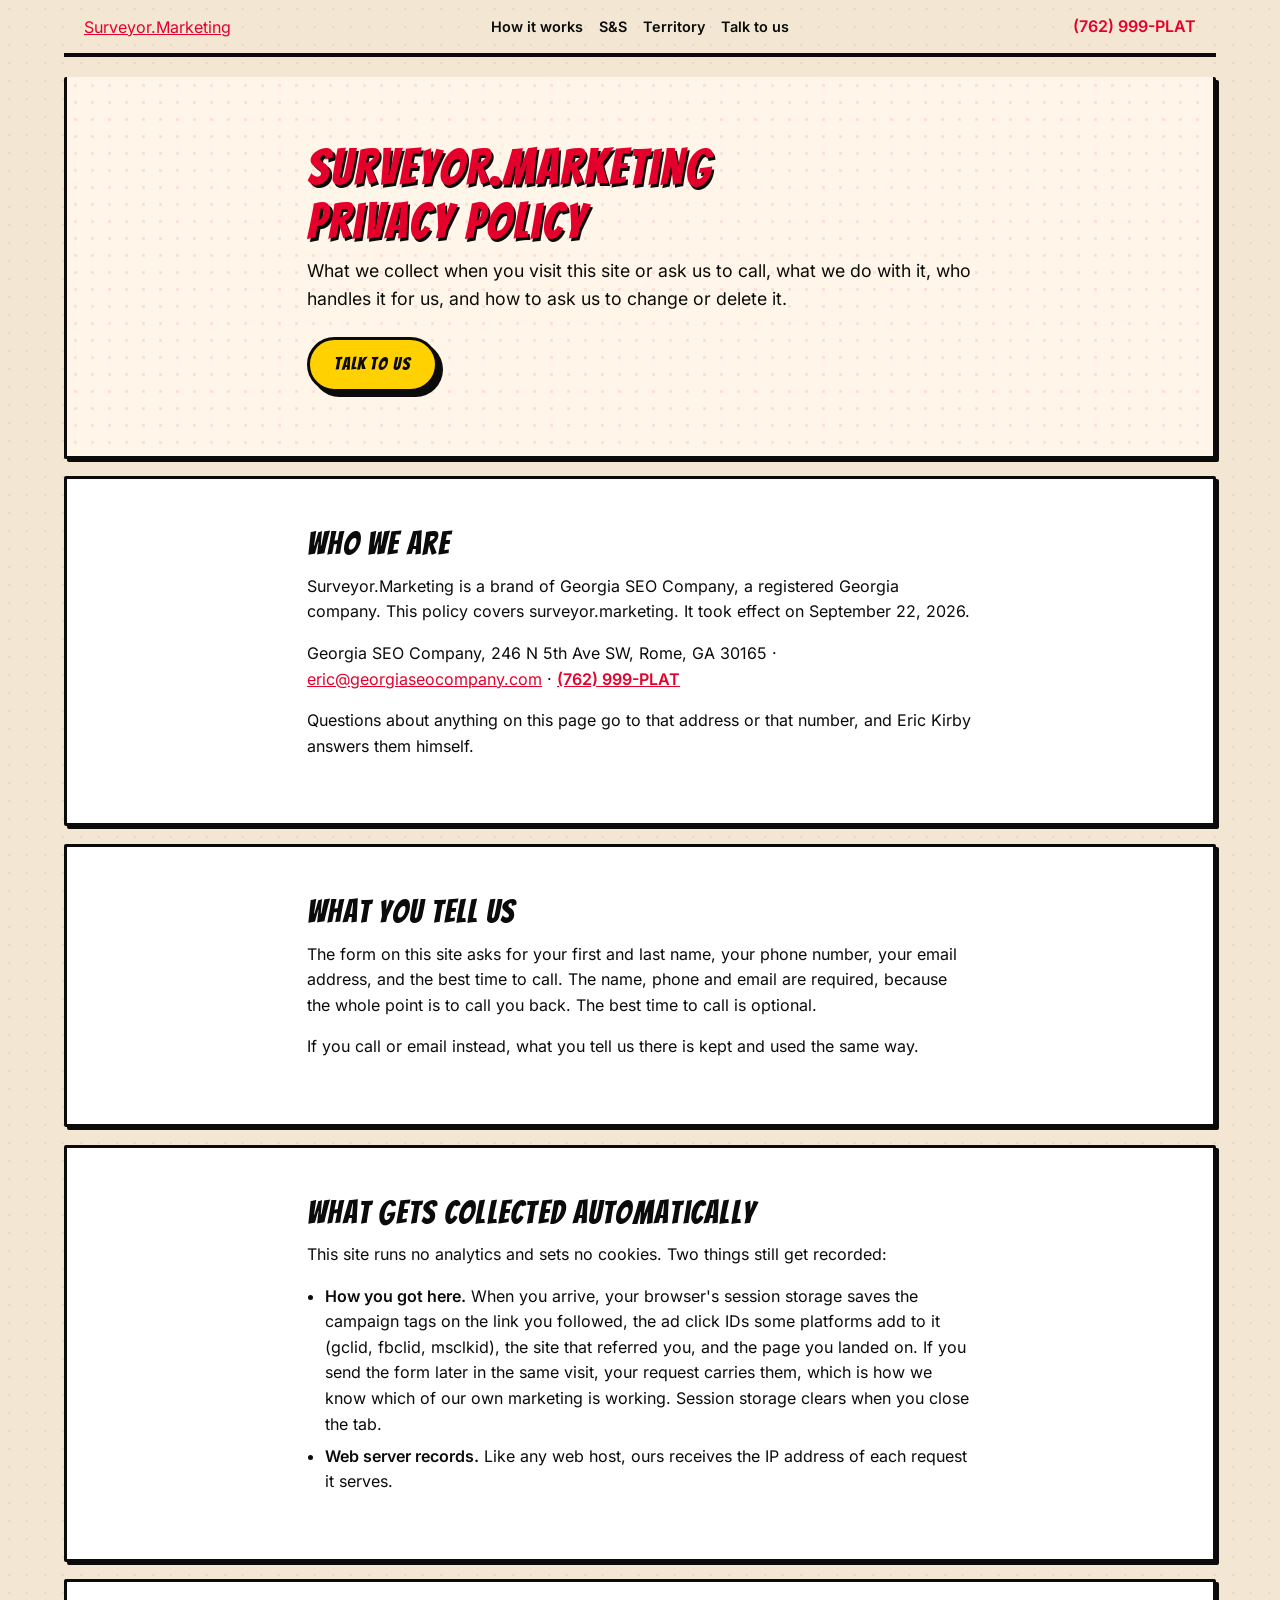
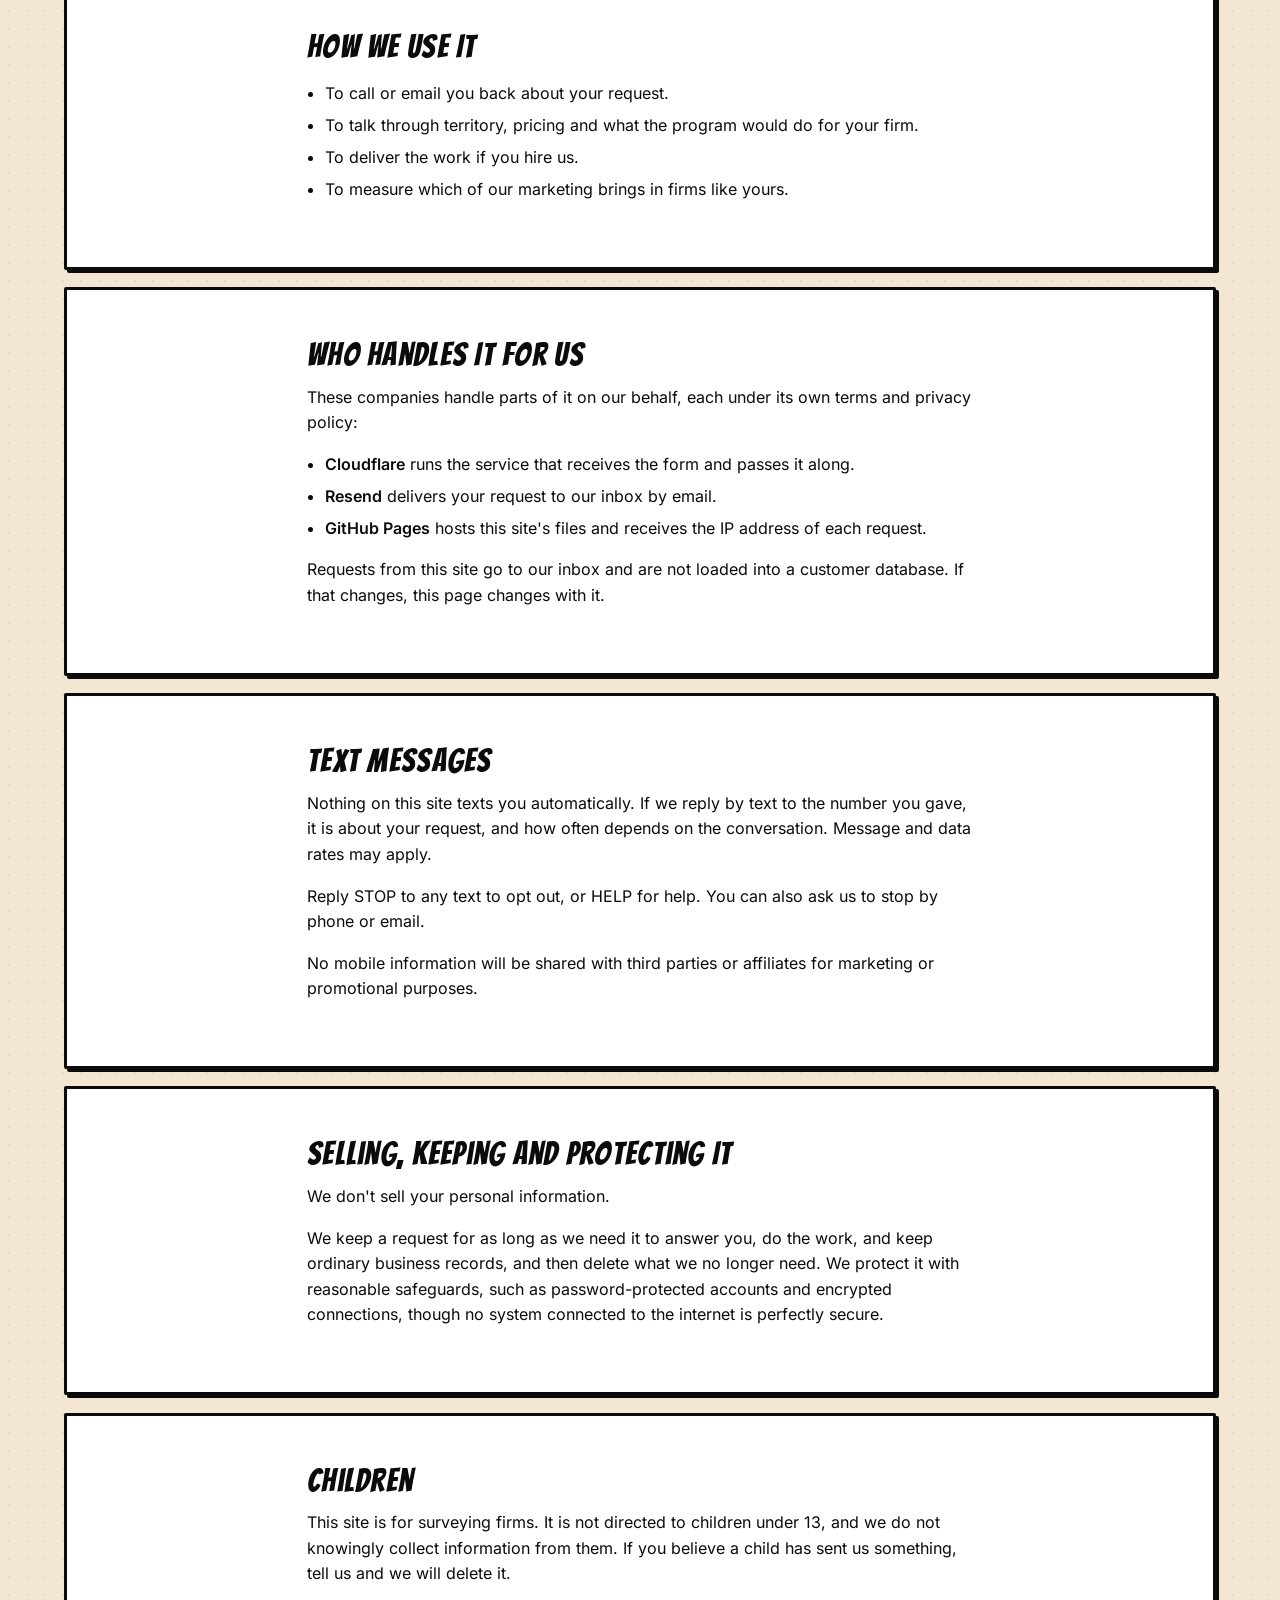
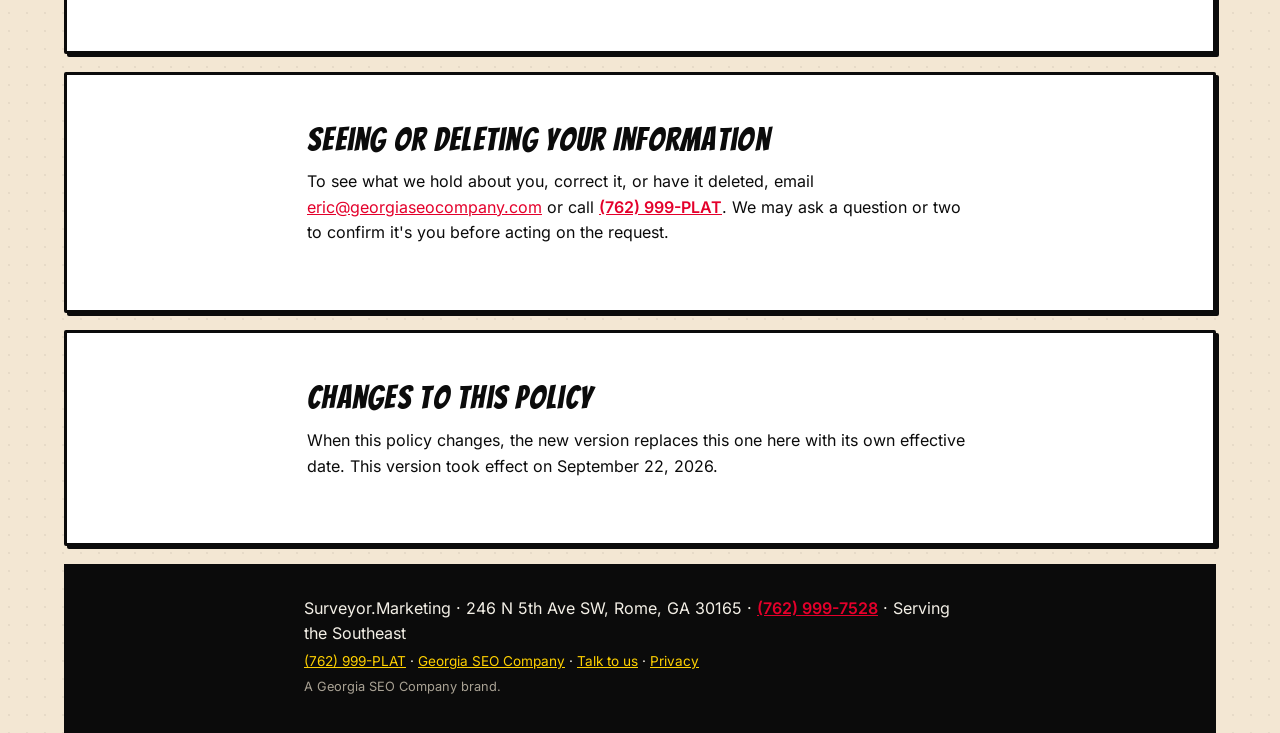
==== privacy/index.html @ f8b6484d "build 2026-09-22 Co-Authored-By: Claude Fable 5.1 <noreply@anthropic.com>" ====
<!DOCTYPE html>
<!-- DRAFT: Eric must review before deploy. Not legal advice. -->
<html lang="en"><head><meta charset="utf-8"><meta name="viewport" content="width=device-width,initial-scale=1">
<link rel="preload" href="/assets/fonts/inter-400.woff2" as="font" type="font/woff2" crossorigin>
<link rel="preload" href="/assets/fonts/dmsans-700.woff2" as="font" type="font/woff2" crossorigin>
<link rel="preload" href="/assets/fonts/bangers-400.woff2" as="font" type="font/woff2" crossorigin>
<title>Privacy Policy | Surveyor.Marketing</title>
<link rel="icon" href="/favicon.ico" sizes="any">
<link rel="icon" type="image/png" href="/assets/img/favicon.png">
<link rel="apple-touch-icon" href="/assets/img/apple-touch-icon.png">
<meta name="theme-color" content="#E4002B">
<meta name="description" content="What Surveyor.Marketing collects when you ask us to call, who handles it, how texts work, and how to see or delete your information.">
<meta name="msvalidate.01" content="79BE76CE8D2651747EE9A1F8B052187F">
<link rel="canonical" href="https://surveyor.marketing/privacy/">
<meta property="og:title" content="Privacy Policy | Surveyor.Marketing"><meta property="og:description" content="What Surveyor.Marketing collects when you ask us to call, who handles it, how texts work, and how to see or delete your information.">
<meta property="og:url" content="https://surveyor.marketing/privacy/"><meta property="og:type" content="website">
<meta property="og:site_name" content="Surveyor.Marketing"><meta property="og:locale" content="en_US">
<meta name="twitter:card" content="summary_large_image">
<link rel="stylesheet" href="/assets/css/site.css"><link rel="stylesheet" href="/assets/css/surveyor.css">
<script>
var ATTR_KEY = 'gsc_attr';
function readAttr() {
  try { var saved = sessionStorage.getItem(ATTR_KEY); if (saved) return JSON.parse(saved); } catch (e) {}
  var q = new URLSearchParams(location.search);
  var a = { utm_source: q.get('utm_source') || '', utm_medium: q.get('utm_medium') || '', utm_campaign: q.get('utm_campaign') || '', utm_term: q.get('utm_term') || '', utm_content: q.get('utm_content') || '', gclid: q.get('gclid') || '', fbclid: q.get('fbclid') || '', msclkid: q.get('msclkid') || '', referrer: document.referrer || '', landing: location.pathname };
  try { sessionStorage.setItem(ATTR_KEY, JSON.stringify(a)); } catch (e) {}
  return a;
}
readAttr();
</script>

<script type="application/ld+json">{"@context":"https://schema.org","@graph":[{"@type":"ProfessionalService","@id":"https://surveyor.marketing/#business","name":"Surveyor.Marketing","url":"https://surveyor.marketing/","description":"Leads for land surveyors, one client per territory","areaServed":[{"@type":"AdministrativeArea","name":"the Southeast"}],"address":{"@type":"PostalAddress","streetAddress":"246 N 5th Ave SW","addressLocality":"Rome","addressRegion":"GA","postalCode":"30165","addressCountry":"US"},"telephone":"+17629997528"},{"@type":"WebSite","@id":"https://surveyor.marketing/#website","url":"https://surveyor.marketing/","name":"Surveyor.Marketing","publisher":{"@id":"https://surveyor.marketing/#business"}},{"@type":"BreadcrumbList","itemListElement":[{"@type":"ListItem","position":1,"name":"Privacy Policy","item":"https://surveyor.marketing/privacy/"}]}]}</script>
</head><body>
<a class="skip" href="#main">Skip to content</a>
<header class="hd"><a class="logo" href="/" aria-label="Surveyor.Marketing home">Surveyor.Marketing</a><button class="navtoggle" type="button" aria-expanded="false" aria-controls="sitenav" aria-label="Menu"><span class="bars" aria-hidden="true"></span></button><nav id="sitenav"><a href="/#how">How it works</a><a href="/#proof">S&amp;S</a><a href="/#territory">Territory</a><a href="/#talk">Talk to us</a></nav><a class="tel" href="tel:+17629997528">(762) 999-PLAT</a></header>
<main id="main">

<section class="hero"><h1>Surveyor.Marketing Privacy Policy</h1><p class="lead">What we collect when you visit this site or ask us to call, what we do with it, who handles it for us, and how to ask us to change or delete it.</p><a class="cta" href="/#talk">Talk to us</a></section>
<section><h2>Who We Are</h2><p>Surveyor.Marketing is a brand of Georgia SEO Company, a registered Georgia company. This policy covers surveyor.marketing. It took effect on September 22, 2026.</p>
<p>Georgia SEO Company, 246 N 5th Ave SW, Rome, GA 30165 · <a href="mailto:eric@georgiaseocompany.com">eric@georgiaseocompany.com</a> · <a class="tel" href="tel:+17629997528">(762) 999-PLAT</a></p>
<p>Questions about anything on this page go to that address or that number, and Eric Kirby answers them himself.</p></section>
<section><h2>What You Tell Us</h2><p>The form on this site asks for your first and last name, your phone number, your email address, and the best time to call. The name, phone and email are required, because the whole point is to call you back. The best time to call is optional.</p>
<p>If you call or email instead, what you tell us there is kept and used the same way.</p></section>
<section><h2>What Gets Collected Automatically</h2><p>This site runs no analytics and sets no cookies. Two things still get recorded:</p>
<ul>
<li><strong>How you got here.</strong> When you arrive, your browser's session storage saves the campaign tags on the link you followed, the ad click IDs some platforms add to it (gclid, fbclid, msclkid), the site that referred you, and the page you landed on. If you send the form later in the same visit, your request carries them, which is how we know which of our own marketing is working. Session storage clears when you close the tab.</li>
<li><strong>Web server records.</strong> Like any web host, ours receives the IP address of each request it serves.</li>
</ul></section>
<section><h2>How We Use It</h2><ul>
<li>To call or email you back about your request.</li>
<li>To talk through territory, pricing and what the program would do for your firm.</li>
<li>To deliver the work if you hire us.</li>
<li>To measure which of our marketing brings in firms like yours.</li>
</ul></section>
<section><h2>Who Handles It for Us</h2><p>These companies handle parts of it on our behalf, each under its own terms and privacy policy:</p>
<ul>
<li><strong>Cloudflare</strong> runs the service that receives the form and passes it along.</li>
<li><strong>Resend</strong> delivers your request to our inbox by email.</li>
<li><strong>GitHub Pages</strong> hosts this site's files and receives the IP address of each request.</li>
</ul>
<p>Requests from this site go to our inbox and are not loaded into a customer database. If that changes, this page changes with it.</p></section>
<section><h2>Text Messages</h2><p>Nothing on this site texts you automatically. If we reply by text to the number you gave, it is about your request, and how often depends on the conversation. Message and data rates may apply.</p>
<p>Reply STOP to any text to opt out, or HELP for help. You can also ask us to stop by phone or email.</p>
<p>No mobile information will be shared with third parties or affiliates for marketing or promotional purposes.</p></section>
<section><h2>Selling, Keeping and Protecting It</h2><p>We don't sell your personal information.</p>
<p>We keep a request for as long as we need it to answer you, do the work, and keep ordinary business records, and then delete what we no longer need. We protect it with reasonable safeguards, such as password-protected accounts and encrypted connections, though no system connected to the internet is perfectly secure.</p></section>
<section><h2>Children</h2><p>This site is for surveying firms. It is not directed to children under 13, and we do not knowingly collect information from them. If you believe a child has sent us something, tell us and we will delete it.</p></section>
<section><h2>Seeing or Deleting Your Information</h2><p>To see what we hold about you, correct it, or have it deleted, email <a href="mailto:eric@georgiaseocompany.com">eric@georgiaseocompany.com</a> or call <a class="tel" href="tel:+17629997528">(762) 999-PLAT</a>. We may ask a question or two to confirm it's you before acting on the request.</p></section>
<section><h2>Changes to This Policy</h2><p>When this policy changes, the new version replaces this one here with its own effective date. This version took effect on September 22, 2026.</p></section>


</main>
<footer class="ft"><p>Surveyor.Marketing · 246 N 5th Ave SW, Rome, GA 30165 · <a class="tel" href="tel:+17629997528">(762) 999-7528</a> · Serving the Southeast</p><p class="links"><a href="tel:+17629997528">(762) 999-PLAT</a> · <a href="https://www.georgiaseocompany.com/">Georgia SEO Company</a> · <a href="/#talk">Talk to us</a> · <a href="/privacy/">Privacy</a></p><p class="legal">A Georgia SEO Company brand.</p></footer>
<div class="stickycta" role="complementary" aria-label="Call or talk to us">
<a class="sticky-tel" href="tel:+17629997528"><span aria-hidden="true">&#9742;</span> (762) 999-PLAT</a>
<a class="sticky-cta" href="/#talk">Talk to us</a>
</div>
<script>
(function () {
  // NO phone-click listener here. One already lives in the GA4 config block below, firing
  // the phone_click event, an established key event in the property with history behind it.
  // A second listener was added here on 2026-08-21 under the name phone_call_click and
  // removed the same day: it would have fired on the same clicks, split one metric across
  // two event names, and diluted the key event that already worked. The useful part of it,
  // recording WHICH of the three tel: links was tapped, was merged into the existing call
  // instead. Do not add a second listener; extend the one in the config block.
  var h = document.querySelector('header.hd');
  var b = h && h.querySelector('.navtoggle');
  var nav = h && h.querySelector('nav');
  if (!h || !b || !nav) return;
  h.classList.add('js-nav');
  function set(open) {
    h.classList.toggle('nav-open', open);
    b.setAttribute('aria-expanded', open ? 'true' : 'false');
  }
  b.addEventListener('click', function () { set(!h.classList.contains('nav-open')); });
  // Close on the way out. Same-origin navigations can keep the old DOM painted for a beat,
  // and an open menu sitting over the incoming page reads as a rendering bug.
  nav.addEventListener('click', function (e) { if (e.target.closest('a')) set(false); });
  document.addEventListener('keydown', function (e) { if (e.key === 'Escape') set(false); });
})();
</script>

</body></html>
---- assets/css/site.css ----
/* Georgia SEO Company: base stylesheet. Mobile-first, no framework. */

@font-face {
  font-family: 'DM Sans';
  src: url('/assets/fonts/dmsans-400.woff2') format('woff2');
  font-weight: 400;
  font-style: normal;
  font-display: swap;
}
@font-face {
  font-family: 'DM Sans';
  src: url('/assets/fonts/dmsans-700.woff2') format('woff2');
  font-weight: 700;
  font-style: normal;
  font-display: swap;
}
@font-face {
  font-family: 'Inter';
  src: url('/assets/fonts/inter-400.woff2') format('woff2');
  font-weight: 400;
  font-style: normal;
  font-display: swap;
}
@font-face {
  font-family: 'Inter';
  src: url('/assets/fonts/inter-600.woff2') format('woff2');
  font-weight: 600;
  font-style: normal;
  font-display: swap;
}
/* Display face for the pop-art comic brand (2026-08-12): headings, CTAs, action accents.
   Body copy stays on Inter -- 183 pages of dense prose keep a reading face; the comic
   personality lives in display type, frames, and color. */
@font-face {
  font-family: 'Bangers';
  src: url('/assets/fonts/bangers-400.woff2') format('woff2');
  font-weight: 400;
  font-style: normal;
  font-display: swap;
}

:root {
  /* Pop-art comic palette (Eric, 2026-08-12): red primary, black frames, yellow action
     accents, cream paper wash. Anchored on the burst-wordmark logo. */
  --primary: #E4002B;
  --accent: #FFD100;
  --ink: #0B0B0B;
  --bg: #ffffff;
  --wash: #FFF6E9;
  /* The comic page itself (2026-08-13). Body was pure white, so texture only existed in the
     hero and closing bands and everything between read as a plain document. Now the page is
     warm newsprint carrying a Ben-Day field, and each content section sits on it as a white
     panel with an ink frame -- which is literally how a comic page is built. Deeper than
     --wash on purpose: white panels have to read as panels against it. */
  --paper: #F3E7D3;
  --paper-dot: rgba(11, 11, 11, .055);
  /* Panels carry a lighter offset than --pop: 5px on every section down a 184-page site is
     shouting, 3px reads as ink-on-paper. */
  --pop-panel: 3px 3px 0 var(--ink);
  --font-head: 'DM Sans', system-ui, -apple-system, Arial, sans-serif;
  --font-display: 'Bangers', 'DM Sans', system-ui, Arial, sans-serif;
  --font-body: 'Inter', system-ui, -apple-system, Arial, sans-serif;
  --gap: 1.25rem;
  /* Hairline that has to actually be visible against white and cream. */
  --rule: #d9d2c4;
  /* The comic frame: thick ink border + hard offset shadow, shared by cards, tables,
     diagrams, and the CTA bubble. */
  --frame: 3px solid var(--ink);
  --pop: 5px 5px 0 var(--ink);
  /* The reading column. Every piece of article content -- prose, lists, headings, tables,
     diagrams, FAQ rows, the related mesh -- is laid out on this one measure, so the page has a
     single text column instead of a narrow paragraph floating in a much wider shell. */
  --col: 42rem;
}

*, *::before, *::after { box-sizing: border-box; }
html { -webkit-text-size-adjust: 100%; }
body {
  margin: 0;
  background:
    radial-gradient(circle, var(--paper-dot) 1.5px, transparent 1.5px) 0 0 / 18px 18px,
    var(--paper);
  color: var(--ink);
  font-family: var(--font-body);
  font-size: 1rem;
  line-height: 1.6;
  overflow-x: hidden;
}
img, svg { max-width: 100%; display: block; }
a { color: var(--primary); }
p { margin: 0 0 1rem; }

h1, h2, h3 {
  font-family: var(--font-head);
  font-weight: 700;
  color: var(--ink);
  line-height: 1.2;
  margin: 0 0 .75rem;
  /* Headings are capped to the reading column, which left several of the long ones with a
     single word alone on the last line. Balancing evens the lines out instead. */
  text-wrap: balance;
}
/* Display headings wear the comic face. Bangers is a single-weight face that sets wide and
   loud, so h1/h2 move to it while h3 subheads stay on DM Sans -- three tiers of voice:
   shout, speak, aside. Letter-spacing opens Bangers' tight fit at text sizes. */
h1, h2 {
  font-family: var(--font-display);
  font-weight: 400;
  letter-spacing: .04em;
  line-height: 1.08;
}
h1 { font-size: 2.3rem; }
h2 { font-size: 1.65rem; }
h3 { font-size: 1.15rem; }
/* h3 subheads sit inside flowing section copy, breaking up a long paragraph run, rather than
   opening their own container the way h1/h2 do. The shared heading rule above carries no top
   margin, which reads fine when a heading is the first thing in a box; mid-copy it needs one, so
   a subhead reads as a break from the paragraph above it instead of sitting flush against it. */
h3 { margin-top: 1.75rem; }

.wrap, header.hd, footer.ft {
  width: 100%;
  max-width: 72rem;
  margin: 0 auto;
  padding: 0 1.25rem;
}
/* main carries no gutter of its own: sections and the breadcrumb strip each center their own
   content on --col, and a gutter here would only push the article off that shared axis (it also
   used to indent body copy 20px past the logo above it, which read as a misalignment). */
main { width: 100%; max-width: 72rem; margin: 0 auto; padding: 0; }

/* Header: logo / nav / tel. No sticky positioning. The ink rule below it is the first
   comic frame line on every page. */
header.hd {
  display: flex;
  flex-wrap: wrap;
  align-items: center;
  justify-content: space-between;
  gap: .75rem;
  padding-top: .6rem;
  padding-bottom: .6rem;
  border-bottom: 4px solid var(--ink);
}
header.hd .logo {
  display: inline-block;
  line-height: 0;
}
header.hd .logo img {
  height: 160px;
  width: 160px;
}
/* Mobile menu button. Styled here, revealed only in the narrow breakpoint below, and only
   once the script adds .js-nav. Same chunky treatment as the panels: ink frame, hard offset
   shadow, and a press that moves the button onto its own shadow. */
.navtoggle {
  display: none;
  align-items: center;
  justify-content: center;
  width: 3rem;
  height: 3rem;
  padding: 0;
  background: var(--wash);
  border: var(--frame);
  box-shadow: var(--pop-panel);
  border-radius: 6px;
  cursor: pointer;
  color: var(--ink);
}
.navtoggle:active { transform: translate(3px, 3px); box-shadow: none; }
.navtoggle .bars { position: relative; }
.navtoggle .bars,
.navtoggle .bars::before,
.navtoggle .bars::after {
  display: block;
  width: 22px;
  height: 3px;
  background: currentColor;
  border-radius: 2px;
}
.navtoggle .bars::before,
.navtoggle .bars::after { content: ''; position: absolute; left: 0; }
.navtoggle .bars::before { top: -7px; }
.navtoggle .bars::after { top: 7px; }
/* Open: the three bars collapse into a close X, so the same control reads as "shut this". */
header.hd.nav-open .navtoggle .bars { background: transparent; }
header.hd.nav-open .navtoggle .bars::before { top: 0; transform: rotate(45deg); }
header.hd.nav-open .navtoggle .bars::after { top: 0; transform: rotate(-45deg); }
@media (prefers-reduced-motion: no-preference) {
  .navtoggle .bars, .navtoggle .bars::before, .navtoggle .bars::after { transition: transform .15s ease, top .15s ease; }
}
header.hd nav {
  display: flex;
  flex-wrap: wrap;
  gap: .5rem 1rem;
  order: 3;
  width: 100%;
}
header.hd nav a {
  color: var(--ink);
  text-decoration: none;
  font-size: .9rem;
  /* At 390 the seven links wrap onto two rows; without this the rows are ~22px tall and sit
     close enough that a thumb hits the wrong one. */
  padding: .35rem 0;
}
header.hd nav a:hover { color: var(--primary); }
header.hd nav a { font-weight: 600; }
.tel {
  font-weight: 600;
  color: var(--primary);
}
/* Undecorated only up in the header, where it is a nav item. The same class is used mid
   sentence on the contact page, and there it has to look like a link the reader can tap. */
header.hd .tel { text-decoration: none; white-space: nowrap; }
header.hd .tel:hover, header.hd .tel:focus { text-decoration: underline; }

.contact-form { display: block; }

/* Every section is full-shell wide (so the hero wash and the section rules read as bands that
   span the page) but lays its content out on --col, centered. Before this, prose was capped at
   42rem while the hero band, section rules, tables, diagrams, the related grid and the FAQ rows
   all ran the full 1110px shell: the column read as an orphan pinned to the left with ~420px of
   dead white beside it, not as a chosen measure. max() keeps the 1.25rem gutter on narrow
   screens, where the column cap is never reached. */
section {
  padding: 2rem max(1.25rem, calc((100% - var(--col)) / 2));
  max-width: 72rem;
  margin: 0 auto;
}
/* Panel gutters: every content section is a white panel framed in ink, sitting on the paper
   with a real gutter between, so the page reads as a stack of comic panels instead of one long
   scroll. This replaces the old shared border-top: with full frames the rule would double up. */
main > section {
  background: var(--bg);
  border: var(--frame);
  box-shadow: var(--pop-panel);
  border-radius: 2px;
  margin-bottom: 1.1rem;
}
/* The hero and the closing band carry their own fills and keep them; they just join the
   panel geometry. */
main > section.hero { border-bottom: var(--frame); }
main > section.closing { margin-bottom: 0; }
@media (max-width: 47.99rem) {
  /* On a phone the offset shadow would push the panel off-centre inside the viewport, so
     panels keep the frame and drop the shadow. */
  main > section { box-shadow: none; }
}

/* Hero */
/* The seven pages with no breadcrumb (home, the hubs, about/contact/results) would otherwise
   butt the wash band straight against the header's bottom rule, so the band reads as part of
   the header. This is the white gap the breadcrumb strip gives every other page. */
main > section.hero:first-child { margin-top: 1.25rem; }
section.hero {
  /* Cream paper with a Ben-Day halftone dot field -- the logo's world, as a band. */
  background:
    radial-gradient(circle, rgba(228, 0, 43, .09) 1.6px, transparent 1.6px) 0 0 / 17px 17px,
    var(--wash);
  border-top: none;
  border-bottom: 3px solid var(--ink);
  text-align: left;
  padding-top: 2.5rem;
  padding-bottom: 2.5rem;
}
section.hero h1 {
  margin-bottom: .5rem;
  color: var(--primary);
  /* The hard offset shadow is the superhero-masthead move, matched to the logo lettering. */
  text-shadow: 2.5px 2.5px 0 var(--ink);
}
section.hero .lead {
  font-size: 1.1rem;
  color: var(--ink);
  margin-bottom: 1.5rem;
}
/* The contact page hero deliberately carries no CTA button. Without this its lead margin plus
   the hero's own bottom padding left ~90px of empty wash under the last line. */
section.hero .lead:last-child { margin-bottom: 0; }
/* Blog post byline (2026-09-22): .smallprint type, sitting between the H1 and the lead. */
section.hero .byline { margin: 0 0 .75rem; }
/* The CTA is a yellow action bubble: comic frame, hard shadow, display lettering. */
.cta {
  display: inline-block;
  background: var(--accent);
  color: var(--ink);
  font-family: var(--font-display);
  font-weight: 400;
  font-size: 1.1rem;
  letter-spacing: .05em;
  text-decoration: none;
  padding: .65rem 1.5rem;
  border: var(--frame);
  border-radius: 999px;
  box-shadow: var(--pop);
}
.cta:hover, .cta:focus {
  color: var(--ink);
  transform: translate(-2px, -2px);
  box-shadow: 7px 7px 0 var(--ink);
}
.cta:active { transform: translate(2px, 2px); box-shadow: 2px 2px 0 var(--ink); }
@media (prefers-reduced-motion: reduce) {
  .cta:hover, .cta:focus, .cta:active { transform: none; box-shadow: var(--pop); }
}

/* FAQ */
.faq details {
  border-bottom: 1px solid var(--wash);
  padding: .75rem 0;
}
/* The FAQ block is the last thing on every page that has one, so its closing rule landed a few
   dozen pixels above the footer's rule. Two near-parallel hairlines of different widths (one on
   the column, one on the band) read as a mistake. The footer rule closes the list. */
.faq details:last-child { border-bottom: none; }
/* Padding (not just the line box) makes the tap target: the short one-line questions were
   measuring ~26px tall, well under the 44px touch minimum, while longer ones already passed. */
.faq summary {
  font-family: var(--font-head);
  font-weight: 700;
  cursor: pointer;
  color: var(--ink);
  padding: .6rem 0;
  /* Hanging indent. With the marker inside the text box, a question that wrapped (most of them
     do at 390) put line two back under the triangle, so the question had a ragged left edge. */
  list-style-position: outside;
  margin-left: 1.15rem;
  /* Same reason as the headings: on the reading measure a few questions wrap with one word
     alone on line two. */
  text-wrap: balance;
}
.faq summary::marker { color: var(--primary); }
/* Answer aligns with the question text, not with the triangle. */
.faq p { margin-top: .5rem; margin-left: 1.15rem; }

/* Body lists. The copy wave turned many dense paragraphs into bullets, but adjacent list
   items had no separation at all (measured 0-3px between 400+ item pairs sitewide), so a
   6-item list read as one gray block and undid the point of bulleting it. The related-pages
   mesh is excluded: it is a grid and sets its own gap. */
section:not(.related) li + li { margin-top: .4rem; }
/* The browser default is 40px, which on a phone spent 13% of the screen on empty indent and
   pushed the longest content on the how-to pages into a measure narrower than its own prose.
   1.15rem matches the FAQ question and related-item indents, so every hanging element on the
   site steps off the reading column by the same amount. The longest ordered list is 6 items,
   so a single digit plus its period always fits. */
main ul, main ol { padding-left: 1.15rem; }

/* Glossary-style definition lists: term needs to visually outrank its definition,
   which the browser default (indent only, no weight/family change) does not do. */
dl { margin: 0 0 1rem; }
dt {
  font-family: var(--font-head);
  font-weight: 700;
  /* Bold alone did not carry it: DM Sans at the body size read no larger than the Inter
     definition under it, and a .75rem pair gap barely beat the term-to-definition gap, so nine
     glossary entries stacked into one grey block. */
  font-size: 1.05rem;
  margin-top: 1.35rem;
}
dt:first-of-type { margin-top: 0; }
dd { margin: .15rem 0 0 0; font-size: .95rem; }

/* Footer: the closing ink panel of every page. */
footer.ft {
  /* Same column axis as the article above it. min() because a percentage here resolves against
     the viewport, not against the footer's own 72rem box, which would push the text 144px
     right of the column on a wide screen. */
  padding: 1.75rem max(1.25rem, calc((min(100%, 72rem) - var(--col)) / 2)) 2rem;
  border-top: 4px solid var(--ink);
  background: var(--ink);
  color: #f3efe6;
}
footer.ft p { margin: 0 0 .25rem; }

/* Footer sitemap. Three columns on desktop, stacking to one on a phone. The column heading is a
   <p>, not a heading element, on purpose: the city-page gates read h1/h2 text, and a run of
   "Company" h2s on all 262 pages would sit in that signal for no reader benefit. Each column is
   its own labelled <nav>, which gives screen readers the same grouping the headings would. */
footer.ft .ftnav {
  display: grid;
  grid-template-columns: 1fr;
  gap: 1.5rem 2rem;
  margin: 0 0 1.75rem;
  padding: 0 0 1.5rem;
  border-bottom: 1px solid #3a352d;
}
/* Explicit ratios rather than auto-fit: the counties column runs two sub-columns of place names,
   and under auto-fit its content widened its own track until Company wrapped to a second row
   with a dead half-width beside it. */
@media (min-width: 48rem) {
  footer.ft .ftnav { grid-template-columns: 1.05fr 1.7fr .85fr; }
}
footer.ft .ftcol-h {
  font-family: var(--font-display);
  letter-spacing: .04em;
  text-transform: uppercase;
  font-size: .92rem;
  color: var(--accent);
  margin: 0 0 .45rem;
}
footer.ft .ftcol ul {
  list-style: none;
  margin: 0;
  padding: 0;
  columns: 1;
}
/* The counties column is the long one. Two sub-columns everywhere: county names are short, and
   stacked single-file they added fifteen rows of scrolling to every page on a phone. */
footer.ft .ftcol:nth-child(2) ul { columns: 2; column-gap: 1.25rem; }

footer.ft .ftcol li { margin: 0 0 .3rem; break-inside: avoid; }
footer.ft .ftcol a {
  color: #f3efe6;
  text-decoration: none;
  font-size: .85rem;
  line-height: 1.35;
}
footer.ft .ftcol a:hover,
footer.ft .ftcol a:focus { color: var(--accent); text-decoration: underline; }


footer.ft .links {
  font-size: .85rem;
}
footer.ft .links a {
  color: var(--accent);
  text-decoration: underline;
}
footer.ft .links a:hover,
footer.ft .links a:focus {
  color: #ffffff;
}
footer.ft .legal {
  font-size: .8rem;
  color: #a9a294;
}

/* Standing measurement note (2026-08-05 owner-lens): one uniform small-print block on pages
   that publish measured figures, replacing methodology disclaimers scattered through prose. */
.measure-note {
  font-size: .8rem;
  color: #6a6458;
  margin-top: 2.5rem;
  padding-top: 1rem;
  border-top: 1px solid var(--rule);
}

/* Definition blocks (W1.5b): a quotable, standalone definition near the top of a service
   page, modestly set apart from ordinary body copy with a left accent border only. */
p.def {
  border-left: 4px solid var(--primary);
  padding-left: 1rem;
  margin: 0 0 1.25rem;
}

/* Diagrams (W1.5b): brand-styled inline SVG figures dropped into section copy. Card sits on
   a wash background so the white SERP mockup (the one diagram with a white inner surface)
   reads as a card; svg text carries no font-family of its own, so it inherits DM Sans here
   rather than each diagram hardcoding a font stack. */
/* Diagrams sit in comic frames now: ink border, hard shadow, white surface. */
figure.diagram {
  margin: 1.75rem 0;
  padding: 1.25rem;
  background: var(--bg);
  border: var(--frame);
  border-radius: .35rem;
  box-shadow: var(--pop);
}
figure.diagram svg {
  max-width: 100%;
  height: auto;
  margin: 0 auto;
}
figure.diagram svg text {
  font-family: var(--font-head);
}
figure.diagram figcaption {
  margin-top: .85rem;
  font-size: .85rem;
  color: #5a6a61;
  text-align: center;
}

/* In-flow flyby divider: the hero streaking across a section break, all widths. */
img.flyby {
  display: block;
  height: 120px;
  width: auto;
  margin: 1.75rem auto 0;
}
@media (max-width: 47.99rem) {
  img.flyby { height: 88px; }
}

/* The mascot. Hero pose on pages that opt in (home), closing pose sitewide. Both are
   decorative absolutely-positioned art living in the shell's side margins, hidden below
   62rem where the reading column takes the full width and they would sit on the copy. */
section.hero { position: relative; }
.mascot-hero { display: none; }
.mascot-closing { display: none; }
@media (min-width: 62rem) {
  section.hero:has(.mascot-hero) h1,
  section.hero:has(.mascot-hero) .byline,
  section.hero:has(.mascot-hero) .lead { max-width: 30rem; }
  .mascot-hero {
    display: block;
    position: absolute;
    right: 2rem;
    bottom: 0;
    height: 92%;
    max-height: 330px;
    width: auto;
  }
  .mascot-closing {
    display: block;
    position: absolute;
    right: 1.5rem;
    bottom: .75rem;
    height: 215px;
    width: auto;
    /* a whisper of drop shadow lifts him off the ink panel */
    filter: drop-shadow(3px 3px 0 rgba(255, 209, 0, .25));
  }
}

/* Closing band (renderer p.closing): the final panel of every page, inverted to ink with a
   faint yellow halftone -- the page ends on a black comic frame with a yellow shout. */
section.closing {
  position: relative;
  background:
    radial-gradient(circle, rgba(255, 209, 0, .12) 1.5px, transparent 1.5px) 0 0 / 16px 16px,
    var(--ink);
  color: #f3efe6;
  border-top: none;
  margin-top: .5rem;
}
section.closing h2 {
  color: var(--accent);
  text-shadow: 2px 2px 0 rgba(228, 0, 43, .55);
}
section.closing a:not(.cta) { color: var(--accent); }
section.closing .tel { color: var(--accent); }
/* On the ink panel the bubble's ink border and shadow vanish; a white hard shadow keeps
   the pop. */
section.closing .cta { box-shadow: 5px 5px 0 #ffffff; }
section.closing .cta:hover, section.closing .cta:focus { box-shadow: 7px 7px 0 #ffffff; }
section.closing .cta:active { box-shadow: 2px 2px 0 #ffffff; }
section.closing .smallprint { color: #a9a294; }

/* The FROM NOWHERE comic. Everything below is scoped to `.fn`, the class the three comic act
   sections on /proof/junk-n-your-trunk/ carry, so this whole block (including its keyframes,
   which are only ever referenced from inside the scope) reaches exactly one page.

   Panels are inline SVGs that scale to whatever column they are given, so the layout decisions
   here are just how wide the strip gets, how many panels sit in a row, and which ones break the
   grid. Body copy on this site is capped at --col (42rem). A comic read at 42rem puts two
   panels per row at ~330px each, which is under the width the caption lettering needs, so from
   62rem up the strip breaks out of the reading column to the full 72rem shell and runs two up.
   The breakout is the margin-left:50% + translateX(-50%) pair: 50% of the content box lands the
   left edge on the page's centre line, and the transform pulls it back by half its own width,
   so the strip stays centred on the same axis as the prose at any viewport width. */
.fn .comic-title { margin: 0 0 1.25rem; }
.fn .comic-title svg { width: 100%; height: auto; }
.fn .comic-strip { display: grid; gap: 1.75rem; margin: 1.5rem 0 0; }
.fn figure.panel { margin: 0; }
.fn figure.panel svg {
  width: 100%;
  height: auto;
  display: block;
  /* SVG text carries no font-family of its own, exactly like the diagrams, so the lettering
     inherits DM Sans at heavy weight rather than each panel hardcoding a stack. */
}
.fn figure.panel svg text { font-family: var(--font-head); }
/* Dutch tilt on the tension beats. The paired scale keeps the rotated corners inside the grid
   cell instead of clipping against the next panel. */
.fn figure.panel.tilt-a svg { transform: rotate(-1.9deg) scale(.975); }
.fn figure.panel.tilt-b svg { transform: rotate(1.5deg) scale(.978); }
.fn figure.panel.tilt-c svg { transform: rotate(1deg) scale(.985); }
.fn figure.panel figcaption {
  margin-top: .7rem;
  font-size: .92rem;
  line-height: 1.5;
  color: #3c4a43;
}
/* The panel number is a marker, not a word in the sentence: it hangs at the same 1.15rem step
   every other hanging element on the site uses. */
.fn figure.panel figcaption .pn {
  display: inline-block;
  min-width: 1.5rem;
  font-family: var(--font-head);
  font-weight: 700;
  color: var(--accent);
}
.fn figure.panel figcaption .stat {
  display: block;
  margin: 0 0 .25rem 1.5rem;
  font-family: var(--font-head);
  font-weight: 700;
  color: var(--primary);
}
.fn figure.panel figcaption .say { display: block; margin: .25rem 0 0 1.5rem; font-style: italic; }
/* Panel 5 carries dialogue and no caption, so its quote stays on the number's line. */
.fn figure.panel figcaption .say.lead { display: inline; margin: 0; }
.smallprint { font-size: .85rem; color: #5a6a61; }

@media (min-width: 62rem) {
  .fn .comic-title, .fn .comic-strip {
    width: min(100vw - 3rem, 69rem);
    margin-left: 50%;
    transform: translateX(-50%);
  }
  .fn .comic-strip { grid-template-columns: repeat(2, 1fr); gap: 2.25rem 2.25rem; }
  /* The arrival, time, the splash and the last shot run the full width of the strip. Below
     62rem the strip is one column already, so the span is only needed here. */
  .fn figure.panel.wide { grid-column: 1 / -1; }
}

/* Micro motion, all of it optional. Everything lives inside a no-preference query, so a reader
   who asks for reduced motion gets the strip fully static and fully drawn: no element starts
   hidden or offset outside this block, and no keyframe is referenced from outside it.

   No JS anywhere. The scroll reveal is CSS scroll driven animation behind an @supports gate,
   because without a view() timeline the same declaration would run once on the document
   timeline and could leave a panel stuck at its opening frame. */
@media (prefers-reduced-motion: no-preference) {
  /* the cape still catching up with the landing */
  .fn .fn-cape {
    transform-box: fill-box;
    transform-origin: 8% 92%;
    animation: fnCape 3.6s ease-in-out infinite alternate;
  }
  @keyframes fnCape {
    from { transform: rotate(-1.8deg) translate(0, 0); }
    to { transform: rotate(2.4deg) translate(-3px, -5px); }
  }
  /* the splash action lines breathing */
  .fn .fn-shimmer { animation: fnShimmer 7s ease-in-out infinite; }
  @keyframes fnShimmer {
    0%, 100% { opacity: .45; }
    50% { opacity: 1; }
  }
  @supports (animation-timeline: view()) {
    .fn figure.panel {
      animation: fnRise linear both;
      animation-timeline: view();
      animation-range: entry 5% cover 24%;
    }
    @keyframes fnRise {
      from { opacity: 0; transform: translateY(28px); }
      to { opacity: 1; transform: translateY(0); }
    }
  }
}

/* Tables that may overflow on narrow screens. The wrapper carries the bottom margin: the
   last row's border-bottom otherwise sits flush against the paragraph that follows (measured
   gap was 0px on every table at both widths), so the prose read as part of the table. */
.tblwrap { overflow-x: auto; margin: 2rem 0; }
table { border-collapse: collapse; width: 100%; }
/* Auto layout hands width to the column with the most text, which on the one table whose second
   cell is a full sentence squeezed every label in column one onto two lines. */
th:first-child, td:first-child { min-width: 10rem; }
/* Cell padding on the outer edges pushed the table's text a step off the reading column while
   its tint band and row rules stayed on it. */
th:first-child, td:first-child { padding-left: 0; }
th:last-child, td:last-child { padding-right: 0; }
th, td {
  padding: .5rem .75rem;
  text-align: left;
  border-bottom: 1px solid var(--wash);
  /* Rows are two cells of very different length. Centered, a 3-word label floated in the
     middle of a 6-line cell with ~50px of blank above and below it. */
  vertical-align: top;
}
/* Header row has to outrank the rows it labels: a --wash hairline and bold alone did not, and
   on two pages the header text wraps exactly like the body text under it. */
thead th {
  background: rgba(255, 209, 0, .3);
  font-family: var(--font-head);
  border-bottom: 2px solid var(--ink);
}

/* Skip link: visually hidden until keyboard focus reaches it, then jumps above everything. */
.skip {
  position: absolute;
  left: -999px;
  top: auto;
  width: 1px;
  height: 1px;
  overflow: hidden;
}
.skip:focus {
  position: fixed;
  left: 1rem;
  top: 1rem;
  z-index: 100;
  width: auto;
  height: auto;
  padding: .6rem 1rem;
  background: var(--primary);
  color: #fff;
  font-family: var(--font-head);
  font-weight: 700;
  text-decoration: none;
  border-radius: .25rem;
}

/* Breadcrumbs: a modest wayfinding strip above the hero band, mirrors the BreadcrumbList
   schema exactly. Muted so it never competes with the h1 that follows it. */
/* Sits directly in main, so it centers itself on --col the same way a section does. Otherwise
   the trail hangs left of every other line of text on the page. */
.crumbs { padding: .85rem max(1.25rem, calc((100% - var(--col)) / 2)) .6rem; }
.crumbs ol {
  list-style: none;
  display: flex;
  flex-wrap: wrap;
  margin: 0;
  padding: 0;
  font-size: .85rem;
}
.crumbs li { color: #5a6a61; }
.crumbs li:not(:last-child)::after { content: "/"; margin: 0 .5em; color: #9aa79f; }
.crumbs a { color: #5a6a61; text-decoration: none; }
.crumbs a:hover, .crumbs a:focus { color: var(--primary); text-decoration: underline; }
.crumbs li[aria-current="page"] { color: var(--ink); }

/* Related-pages mesh: compact and modest, visually distinct from an in-copy body link
   (bold heading-family label + a small muted note under it, laid out in a light stack).
   One column at every width: split across two ~330px columns on the reading measure, most
   notes wrapped to a second line ending in a single orphaned word, and a three-item block
   left an empty cell. Each note fits on one line at full column width. */
.related h2 { margin-bottom: 1rem; }
.related ul {
  list-style: none;
  margin: 0;
  padding: 0;
  display: grid;
  gap: 1.1rem;
}
.related li {
  border-left: 3px solid var(--primary);
  padding-left: .9rem;
}
.related a {
  font-family: var(--font-head);
  font-weight: 700;
  text-decoration: none;
}
.related a:hover, .related a:focus { text-decoration: underline; }
.related .note {
  display: block;
  font-size: .9rem;
  color: #5a6a61;
  margin-top: .15rem;
}

/* Narrow screens. Two things need help here that don't at desktop width:
   1. Diagrams. The SVGs are drawn on 560-640 unit viewBoxes with 10-16 unit label text, so
      how legible they are is purely a function of how much width they get. Inside the gutter
      they were down to 270px, a 0.42-0.48 scale that rendered labels at 5-8px; bleeding the
      figure out to both screen edges gets them to 382px. Deliberately no min-width: forcing
      the SVG wider than the screen bought about 1.5px of label height and cost a clipped
      diagram the reader has to swipe, which is the worse trade for a conceptual illustration.
   2. Tables. Two columns of very unequal length in 350px. Both need the type a notch down and
      the cells tighter before either side stops wrapping badly. */
@media (max-width: 47.99rem) {
  header.hd .logo img { height: 112px; width: 112px; }

  /* The seven nav links wrapped onto two full-width rows under the logo. That cost about 70px
     above the fold on every page and gave the header no clean bottom edge. Behind a button
     they cost nothing until asked for. Everything here is scoped to .js-nav, which the script
     adds: if it never runs, the old visible row is still what renders. */
  header.hd.js-nav { flex-wrap: wrap; }
  header.hd.js-nav .navtoggle { display: flex; order: 2; margin-left: auto; }
  /* The header phone number goes on mobile. It is not lost: the sticky footer bar carries the
     same tel link on every screen at all times, and dropping it here is what frees the corner
     the button needs. */
  header.hd.js-nav .tel { display: none; }
  header.hd.js-nav nav { display: none; }
  header.hd.js-nav.nav-open nav {
    display: flex;
    flex-direction: column;
    order: 4;
    width: 100%;
    gap: 0;
    margin-top: .55rem;
    border-top: 3px solid var(--ink);
  }
  /* Full-width rows with a rule between them: a thumb aiming at one link cannot land on its
     neighbour, which was the failure mode of the wrapped two-row layout. */
  header.hd.js-nav.nav-open nav a {
    padding: .85rem .25rem;
    font-size: 1.05rem;
    border-bottom: 2px solid rgba(11, 11, 11, .12);
  }
  header.hd.js-nav.nav-open nav a:last-child { border-bottom: 0; }
  /* At the screen-edge bleed the hard shadow would clip; drop it and keep the frame. */
  figure.diagram { box-shadow: none; }
  figure.diagram {
    /* main no longer adds a gutter, so the section's own 1.25rem is all that stands between
       the figure and the screen edge. */
    margin-left: -1.25rem;
    margin-right: -1.25rem;
    padding: 1rem .25rem;
    border-radius: 0;
  }
  /* A fixed 42% split was tuned on one table and hurt the other three: it starved the pricing
     pages' long label column ("Competitive or multi market campaign" on three lines) while the
     money column kept slack. Letting auto layout size each table to its own content, one notch
     down in type, cut badly-wrapped cells from 9 to 3 across the site's four tables. The floor
     stops the one table with a long sentence in column two from crushing its labels to 82px. */
  table { font-size: .9rem; }
  th, td { padding: .5rem .5rem; }
  th:first-child, td:first-child { min-width: 7.5rem; }
  /* Stacked related items need more air than the desktop grid: when a note wraps to two lines,
     a .9rem gap put the next item's title almost on top of it. */
  .related ul { gap: 1.25rem; }
}

@media (min-width: 48rem) {
  h1 { font-size: 3.1rem; }
  h2 { font-size: 2rem; }
  h3 { font-size: 1.3rem; }
  header.hd nav { order: 2; width: auto; }
  header.hd .tel { order: 3; }
  section { padding-top: 3rem; padding-bottom: 3rem; }
  section.hero { padding-top: 4rem; padding-bottom: 4rem; }
  /* Nav centers on the page axis rather than wherever space-between drops it, now that the
     article below it establishes a strong centre line. */
  header.hd .logo, header.hd .tel { flex: 1 1 0; }
  header.hd .tel { text-align: right; }
}

/* THE KEYS story page (/story/). Scoped under .keys, same isolation pattern as .fn:
   nothing here reaches other pages. Lettering is real text in figcaptions so the
   strip stays indexable and screen-readable. */
.keys figure.kp { margin: 1.8rem 0; border: var(--frame); box-shadow: var(--pop); background: #fff; }
.keys .kp img { display: block; width: 100%; height: auto; }
.keys .kp figcaption { border-top: 3px solid var(--ink); background: var(--wash); padding: 0.75rem 1.1rem 0.9rem; }
.keys .kp-say { display: block; background: #fff; border: 2px solid var(--ink); border-radius: 16px; padding: 0.4rem 0.9rem; margin: 0.45rem auto; max-width: 34rem; box-shadow: 2px 2px 0 rgba(11, 11, 11, 0.18); }
.keys .kp-say b { font-family: var(--font-display); font-weight: 400; letter-spacing: 0.04em; }
.keys .kp-say.hero b { color: var(--primary); }
.keys .kp-say.villain b { color: #1c7a3d; }
.keys .kp-say.owner b { color: #555; }
.keys .kp-cap { display: block; text-align: center; font-style: italic; margin: 0.4rem 0 0; }

/* ------------------------------------------------------------------------- icon marks
   Drawn from the villain matchup props (georgia/brand/icons/README.md). Used as list bullets
   and FAQ markers, where a 48px mark reads and a 1200x670 panel cannot. */
.related li {
  background-image: url('/assets/img/icons/key.svg');
  background-repeat: no-repeat;
  background-position: 0 .15rem;
  background-size: 22px 22px;
  padding-left: 2rem;
  /* The old red left-rule is replaced by the mark, so drop it rather than run both. */
  border-left: none;
}
.faq summary::marker { content: ''; }
.faq summary {
  background-image: url('/assets/img/icons/magnifier.svg');
  background-repeat: no-repeat;
  background-position: 0 .55rem;
  background-size: 20px 20px;
  padding-left: 1.9rem;
}
.faq details[open] summary {
  background-image: url('/assets/img/icons/chart-up.svg');
}

/* ------------------------------------------------------------------- the audit lead form
   Ours, not a GHL iframe, so it inherits the panel language: ink frame, hard offset, cream
   fill against the white panel it sits on. Posts to forge-lead-worker. */
.leadform {
  margin: 1.6rem 0 .5rem;
  padding: 1.25rem;
  background: var(--wash);
  border: var(--frame);
  box-shadow: var(--pop-panel);
  border-radius: 2px;
}
.leadform-h { margin: 0 0 .9rem; font-family: var(--font-display); font-size: 1.5rem; letter-spacing: .02em; }
.lf-row { margin-bottom: .85rem; }
.lf-row label { display: block; font-family: var(--font-head); font-weight: 700; font-size: .95rem; margin-bottom: .3rem; }
.lf-row .req { color: var(--primary); }
.lf-row input, .lf-row textarea {
  width: 100%;
  font-family: var(--font-body);
  font-size: 1rem;
  padding: .6rem .7rem;
  border: 2px solid var(--ink);
  border-radius: 2px;
  background: #fff;
  color: var(--ink);
}
.lf-row textarea { resize: vertical; }
.lf-row input:focus-visible, .lf-row textarea:focus-visible {
  outline: 3px solid var(--primary);
  outline-offset: 1px;
}
.lf-hint { display: block; font-size: .85rem; color: #5a5348; margin-top: .25rem; }
/* Honeypot. Off-screen rather than display:none so a bot filling every field still trips it,
   and aria-hidden + tabindex -1 keep it away from real people and screen readers. */
.lf-hp { position: absolute; left: -9999px; width: 1px; height: 1px; overflow: hidden; }
.leadform button.cta { margin-top: .35rem; }
.leadform button.cta[disabled] { opacity: .65; cursor: default; }
.lf-status { margin: .8rem 0 0; font-weight: 600; min-height: 1.2em; }
.lf-status.is-good { color: #1c7a3d; }
.lf-status.is-bad { color: var(--primary); }

/* ------------------------------------------------------------------ mobile sticky CTA
   Phone and audit button pinned to the bottom on phones only. Desktop already has both in
   the header, where they do not cost scroll space. The body gets bottom padding to match so
   the bar can never cover the last line of the footer. */
.stickycta { display: none; }
@media (max-width: 47.99rem) {
  .stickycta {
    display: grid;
    grid-template-columns: 1fr 1fr;
    gap: .5rem;
    position: fixed;
    left: 0;
    right: 0;
    bottom: 0;
    z-index: 40;
    padding: .55rem .7rem calc(.55rem + env(safe-area-inset-bottom, 0px));
    background: var(--ink);
    border-top: 3px solid var(--accent);
  }
  .stickycta a {
    display: flex;
    align-items: center;
    justify-content: center;
    text-align: center;
    /* 44px minimum touch target. */
    min-height: 44px;
    padding: .5rem .4rem;
    border-radius: 4px;
    font-family: var(--font-head);
    font-weight: 700;
    font-size: .95rem;
    text-decoration: none;
    border: 2px solid var(--ink);
  }
  .sticky-tel { background: #fff; color: var(--ink); }
  .sticky-cta { background: var(--accent); color: var(--ink); }
  .stickycta a:focus-visible { outline: 3px solid #fff; outline-offset: 2px; }
  body { padding-bottom: 4.6rem; }
}

/* The Matchups grid on /story/: two-up on desktop, single column under 48rem. */
.keys .vs-grid { display: grid; grid-template-columns: repeat(auto-fit, minmax(21rem, 1fr)); gap: 1.2rem; }
.keys .vs-grid figure.kp { margin: 0; }

/* ------------------------------------------------------------------ section art
   A section carrying `art` puts a VS matchup panel beside its copy, alternating side
   by section index (even = right, odd = left). These panels are 1200x670 two-character
   scenes: they need real width to read, so below 64rem they stop being a side column
   and sit full-width under the heading instead of shrinking into mush. Decorative by
   intent (empty alt, aria-hidden) because the copy carries every fact. */
section.art .sec-art {
  display: block;
  width: 100%;
  height: auto;
  border: var(--frame);
  box-shadow: var(--pop);
  background: #fff;
  margin: 1.1rem 0 0.4rem;
}
@media (min-width: 64rem) {
  /* Sections are normally padded so their content sits on the --col (42rem) reading measure,
     which leaves ~24rem of dead white inside the 72rem shell. Art sections spend exactly that
     dead space on the panel: the prose keeps its full measure, the art takes the margin. */
  section.art {
    display: grid;
    grid-template-columns: minmax(0, var(--col)) minmax(0, 1fr);
    grid-template-rows: auto 1fr;
    column-gap: 2.5rem;
    align-items: start;
    padding-left: 2.5rem;
    padding-right: 2.5rem;
  }
  section.art > h2 { grid-column: 1; grid-row: 1; }
  section.art .sec-body { grid-column: 1; grid-row: 2; min-width: 0; }
  section.art .sec-art { grid-column: 2; grid-row: 1 / span 2; align-self: start; margin: 0; }
  /* Odd sections flip: art on the left, heading and copy on the right. */
  section.art-left { grid-template-columns: minmax(0, 1fr) minmax(0, var(--col)); }
  section.art-left > h2,
  section.art-left .sec-body { grid-column: 2; }
  section.art-left .sec-art { grid-column: 1; }
  /* The roaming flyby mascot would collide with a side column, so art sections drop it. */
  section.art img.flyby { display: none; }

  /* ---------------------------------------------------------- list panels use their width
     Prose belongs on the 42rem measure. Link lists do not: the related mesh and the FAQ were
     stacking in a narrow ribbon with roughly 30rem of empty panel beside them, which read as
     a column that had fallen over rather than a designed measure. These two panels get a
     wider measure, and the related mesh runs two-up so four links fill the space as a block
     instead of a queue. The FAQ stays single-column on purpose: <details> rows in two columns
     reflow the neighbouring column every time one is opened. */
  main > section.related,
  main > section.faq {
    padding-left: max(1.25rem, calc((100% - 58rem) / 2));
    padding-right: max(1.25rem, calc((100% - 58rem) / 2));
  }
  .related ul {
    grid-template-columns: 1fr 1fr;
    column-gap: 2.75rem;
    row-gap: 1.35rem;
  }
}

/* ------------------------------------------------------------------- results board (/results/)
   The client-performance board, rendered by tools/lib/resultsboard.mjs from committed capture
   data. Everything is scoped under .rb-* so none of it can reach the other 183 pages.

   This board is evidence, so the layout is built to keep the numbers legible rather than to
   look impressive: counts get the display face at a size that survives a phone, and the honest
   misses ("not top 3", "No") are styled as quieter but NOT hidden. A results page that visually
   suppresses its gaps is the thing this page exists to be the opposite of. */
.rb-tiles {
  display: grid;
  grid-template-columns: repeat(auto-fit, minmax(8.5rem, 1fr));
  gap: .7rem;
  margin: 1.25rem 0;
}
.rb-tile {
  border: var(--frame);
  box-shadow: var(--pop-panel);
  background: var(--wash);
  padding: .8rem .7rem;
  text-align: center;
}
.rb-num {
  display: block;
  font-family: var(--font-display);
  font-size: 2.3rem;
  line-height: 1;
  color: var(--primary);
  -webkit-text-stroke: 1.5px var(--ink);
}
.rb-lab {
  display: block;
  margin-top: .3rem;
  font-size: .82rem;
  font-weight: 600;
  line-height: 1.25;
}
/* The topline sits on the paper rather than inside a panel, so it reads as a scoreboard above
   the per-client panels instead of competing with them. */
.rb-topline .rb-tile { background: var(--bg); }

.rb-board { display: grid; gap: 1.6rem; margin-top: 1.25rem; }
.rb-card {
  border: var(--frame);
  box-shadow: var(--pop);
  background: var(--bg);
  padding: 1.1rem 1.1rem 1.25rem;
  /* A grid item defaults to min-width:auto, so the 36-column town grid stretched the card to
     its own content width instead of scrolling inside it. The card grew past the viewport, the
     document grew with it, and the page scrolled sideways by 2007px. min-width:0 lets the card
     shrink so the overflow containers below can do their job. */
  min-width: 0;
}
/* Belt and braces: neither scroll box may exceed its card regardless of table content. */
.rb-gridwrap, .rb-kwwrap { max-width: 100%; }
.rb-card h3 { margin-top: 0; display: flex; flex-wrap: wrap; align-items: baseline; gap: .55rem; }
.rb-metro {
  font-family: var(--font-body);
  font-size: .85rem;
  font-weight: 400;
  color: #5a6a61;
  letter-spacing: 0;
}
.rb-meta { font-size: .9rem; color: #5a6a61; margin: .2rem 0 0; }
.rb-card .rb-tiles { margin: .95rem 0 1.1rem; }
.rb-card .rb-num { font-size: 1.9rem; }

/* The table scrolls inside its own box rather than pushing the page sideways. Without this the
   three columns came to 400px against a 390px viewport, the document grew to fit, and the
   fixed sticky CTA stretched to the wider document, so the whole page scrolled horizontally by
   31px. Ten pixels of table became a sitewide-looking layout bug on one page. */
.rb-kwwrap { overflow-x: auto; -webkit-overflow-scrolling: touch; }
.rb-kw { width: 100%; margin: 0; }
.rb-kw th, .rb-kw td { text-align: left; }
/* Data cells stay on one line so a rank never breaks; HEADERS may wrap, which is what buys the
   width back on a phone. */
.rb-kw td:nth-child(2), .rb-kw th:nth-child(2),
.rb-kw td:nth-child(3), .rb-kw th:nth-child(3) { text-align: center; }
.rb-kw td:nth-child(2), .rb-kw td:nth-child(3) { white-space: nowrap; }
.rb-kw strong { color: var(--primary); }
/* Search volume rides alongside the term it belongs to, quieter than the term itself. Absent
   entirely where the API returned no number, rather than printed as a zero. */
.rb-vol { font-size: .78rem; color: #5a6a61; white-space: nowrap; }
/* Deliberately legible. A miss is a measurement, not an embarrassment to grey out. */
.rb-miss { color: #6b6b6b; font-style: italic; }

/* --- the town-by-town grid ---------------------------------------------------------------
   Keywords down, towns across. This is the actual evidence, so it is shown at full width and
   scrolled rather than summarized: a reader looking for their own town needs to find it.
   The term column is sticky so a row stays identifiable once the grid is scrolled sideways. */
.rb-towns { font-size: .9rem; margin: 0 0 1rem; }
.rb-gridwrap {
  overflow-x: auto;
  -webkit-overflow-scrolling: touch;
  border: 2px solid var(--ink);
  background: var(--bg);
}
.rb-grid { width: auto; min-width: 100%; margin: 0; border-collapse: separate; border-spacing: 0; font-size: .82rem; }
.rb-grid th, .rb-grid td { border: 0; border-bottom: 1px solid var(--rule); padding: .3rem .25rem; }
.rb-grid thead th {
  position: sticky; top: 0; z-index: 2;
  background: var(--accent);
  border-bottom: 2px solid var(--ink);
  vertical-align: bottom;
  font-size: .72rem;
  line-height: 1.15;
  padding: .4rem .3rem;
  min-width: 3.1rem;
}
.rb-town { display: block; font-weight: 700; }
.rb-dist { display: block; font-weight: 400; font-size: .66rem; color: #5f5a4e; }
/* Row header: the tracked term. Sticky on the horizontal axis, and opaque so scrolled cells
   pass behind it rather than showing through. */
.rb-grid tbody th {
  position: sticky; left: 0; z-index: 1;
  background: var(--wash);
  text-align: left;
  font-weight: 600;
  white-space: nowrap;
  border-right: 2px solid var(--ink);
  min-width: 10.5rem;
}
.rb-grid thead th:first-child {
  position: sticky; left: 0; z-index: 3;
  text-align: left;
  min-width: 10.5rem;
}
.rb-grid tbody th .rb-vol { display: block; font-weight: 400; }
/* Cells carry their spoken description in aria-label rather than a child <span>, so they hold
   no children at all now. Two consequences worth knowing:
   1. position:relative is gone. It existed only to anchor the absolutely-positioned .rb-sr
      spans, which previously escaped to the document as their containing block and grew the
      page's scroll width to 2300px. No child, no problem, and 6,920 needless stacking
      contexts go with it.
   2. An unmeasured cell is now genuinely empty, so it needs its own height. The &nbsp; used
      to supply that. min-height does it without a DOM node. */
.rb-c {
  text-align: center;
  font-variant-numeric: tabular-nums;
  min-height: 1.5rem;
}
/* A held position is the loud state. 1, 2 and 3 step down in weight so a wall of them still
   distinguishes a first from a third at a glance. */
.rb-in { font-weight: 700; }
.rb-p1 { background: var(--primary); color: #fff; }
.rb-p2 { background: #f7b8c4; color: var(--ink); }
.rb-p3 { background: #fbe0e6; color: var(--ink); }
.rb-px { background: var(--wash); color: var(--ink); }
/* Measured and missed. Visible, quiet, and NOT the same as unmeasured. */
.rb-out { color: #8a8a8a; }
/* Never measured. Hatched rather than blank so it cannot be mistaken for a zero or a miss. */
.rb-none {
  background: repeating-linear-gradient(45deg, transparent, transparent 3px, rgba(11, 11, 11, .07) 3px, rgba(11, 11, 11, .07) 6px);
}
/* Client proof on an industry page. Framed like a panel so it reads as evidence dropped into
   the sales page rather than more of the page's own argument. Sits on the wash so it separates
   from the white sections around it without competing with the closing CTA. */
main > section.rb-proof {
  border: var(--frame);
  box-shadow: var(--pop-panel);
  background: var(--wash);
  padding: 1.4rem 1.25rem 1.5rem;
  margin-bottom: 1.1rem;
}
main > section.rb-proof .rb-tiles { margin: 1rem 0 1.1rem; }
main > section.rb-proof .rb-tile { background: var(--bg); }
main > section.rb-proof .rb-num { font-size: 2rem; }

/* Onboarding cards are starting points, not results. They read quieter than the board above so
   a reader does not mistake a day-zero grid full of misses for a client we are failing. Same
   frame, no hard shadow, paper-toned rather than white. */
.rb-onboard { box-shadow: var(--pop-panel); background: var(--wash); }
.rb-onboard .rb-tile { background: var(--bg); }
.rb-legend { font-size: .82rem; margin: .6rem 0 0; color: #5a6a61; }
.rb-key {
  display: inline-block; min-width: 1.4rem; padding: .05rem .3rem;
  text-align: center; border: 1px solid var(--ink); vertical-align: middle;
}
/* Screen-reader text: the grid's colors and glyphs carry meaning, so every cell also says what
   it means in words. A dot and a hatch are not information to someone using a screen reader. */
.rb-sr {
  position: absolute; width: 1px; height: 1px; padding: 0; margin: -1px;
  overflow: hidden; clip: rect(0, 0, 0, 0); white-space: nowrap; border: 0;
}
/* The per-term summary is collapsed by default now that the full grid carries the detail. It is
   a convenience read, not the proof, so it should not push the grid off the screen. */
.rb-summary { margin-top: 1.1rem; border-top: 2px solid var(--rule); }
.rb-summary summary { cursor: pointer; font-weight: 600; padding: .6rem 0; }
.rb-summary summary:hover { color: var(--primary); }
.rb-note { font-size: .88rem; color: #5a6a61; margin: .2rem 0 .9rem; }

@media (max-width: 47.99rem) {
  .rb-tiles { grid-template-columns: repeat(auto-fit, minmax(7rem, 1fr)); gap: .5rem; }
  .rb-num { font-size: 1.85rem; }
  .rb-card .rb-num { font-size: 1.55rem; }
  .rb-kw { font-size: .85rem; }
  .rb-kw th, .rb-kw td { padding: .45rem .35rem; }
}

/* The board needs more than the 42rem reading column: five stat tiles and a three-column table
   are cramped on the prose measure. Widened like .related and .faq are. */
@media (min-width: 48rem) {
  main > section:has(.rb-board),
  main > section:has(.rb-topline) {
    padding-left: max(1.25rem, calc((100% - 62rem) / 2));
    padding-right: max(1.25rem, calc((100% - 62rem) / 2));
  }
}

/* Before/after summary on board cards. The one line a comparing prospect actually wants. */
.rb-card .rb-since { font-size: .92rem; margin: .3rem 0 .6rem; }
.rb-card .rb-since-note { color: #5a6a61; font-style: italic; }

/* Hub index lists (/locations/, /industries/). Added 2026-08-21 with the generated hubs.
   These carry 108 and 70 links respectively, so a single column runs the page to 8000px
   and wastes the whole right half of a desktop viewport. Columns keep the scan short.
   column-count is used rather than grid because the lists are variable-length and the
   browser balancing them beats any fixed row count we could pick. */
.hublist {
  column-width: 13rem;
  column-gap: 1.75rem;
  margin: .35rem 0 1.4rem;
  padding-left: 1.1rem;
}
.hublist li {
  break-inside: avoid;
  margin: 0 0 .3rem;
  line-height: 1.45;
}
main h3 + .hublist { margin-top: .5rem; }
---- assets/css/surveyor.css ----
/* surveyor.marketing additions on top of the shared site.css */

/* Section art on this page is a character cutout, not a 1200x670 scene, so the framed panel
   gets the hero's cream halftone behind the figure and a portrait shape. */
section.art .sec-art {
  aspect-ratio: auto;
  max-width: 21rem;
  justify-self: center;
  padding: 1rem 1rem 0;
  background:
    radial-gradient(circle, rgba(228, 0, 43, .09) 1.6px, transparent 1.6px) 0 0 / 17px 17px,
    var(--wash);
}
@media (min-width: 64rem) { section.art .sec-art { align-self: center; } }

/* The S&S numbers: four pop tiles, then the trend as bars. */
.sm-stats { display: grid; grid-template-columns: 1fr 1fr; gap: 1rem; margin: 1.1rem 0 1.4rem; }
@media (max-width: 30rem) { .sm-stats { grid-template-columns: 1fr; } }
.sm-stat { border: var(--frame); box-shadow: var(--pop); background: var(--accent); padding: .8rem .9rem .9rem; }
.sm-stat b { display: block; font-family: var(--font-display); font-size: 2.6rem; line-height: 1; letter-spacing: .02em; color: var(--primary); text-shadow: 2px 2px 0 var(--ink); }
.sm-stat span { display: block; margin-top: .4rem; font-size: .92rem; line-height: 1.35; }
.sm-chart { margin: 0 0 1.2rem; border: var(--frame); background: #fff; padding: .9rem 1rem .8rem; }
.sm-chart figcaption { font-family: var(--font-head); font-weight: 700; font-size: .95rem; margin-bottom: .6rem; }
.sm-chart-nums, .sm-chart-bars, .sm-chart-labels { display: grid; grid-auto-flow: column; grid-auto-columns: 1fr; gap: .6rem; text-align: center; }
.sm-chart-nums b { font-family: var(--font-display); font-size: 1.5rem; letter-spacing: .03em; }
.sm-chart-bars { height: 9rem; align-items: end; margin: .3rem 0; }
.sm-chart-bars span { display: block; background: var(--primary); border: 2px solid var(--ink); box-shadow: 3px 3px 0 var(--ink); }
.sm-chart-labels i { font-style: normal; font-size: .9rem; }

/* How it works: three story panels need more than the 42rem reading measure, so this section
   widens to 64rem while its own heading and paragraphs stay on the measure. */
main > section.sm-how { padding: 2rem max(1.25rem, calc((100% - 64rem) / 2)); }
section.sm-how > h2, section.sm-how > p { max-width: var(--col); margin-left: auto; margin-right: auto; }
section.sm-how .keys { margin-bottom: 1.5rem; }
.keys .vs-grid.sm-grid { grid-template-columns: repeat(auto-fit, minmax(16rem, 1fr)); gap: 1.5rem; }
.keys .sm-panel { margin: 0; display: flex; flex-direction: column; }
.keys .sm-panel img {
  padding: 1rem 1rem 0;
  box-sizing: border-box;
  max-height: 22rem;
  object-fit: contain;
  object-position: bottom;
  background:
    radial-gradient(circle, rgba(228, 0, 43, .09) 1.6px, transparent 1.6px) 0 0 / 17px 17px,
    var(--wash);
}
.keys .sm-panel figcaption { flex: 1; background: #fff; }

/* The territory band is the page's closing panel: ink, flush against the ink footer, with the
   pin-carry pose standing in its corner. */
main > section.sm-band { padding-right: 2rem; }
section.sm-band p { max-width: 36rem; }
@media (min-width: 62rem) { section.sm-band { padding-right: 20rem; } }

/* The form keeps the section's reading measure; Eric stands in the art column beside it. */
section.art .leadform { margin-top: 1rem; }
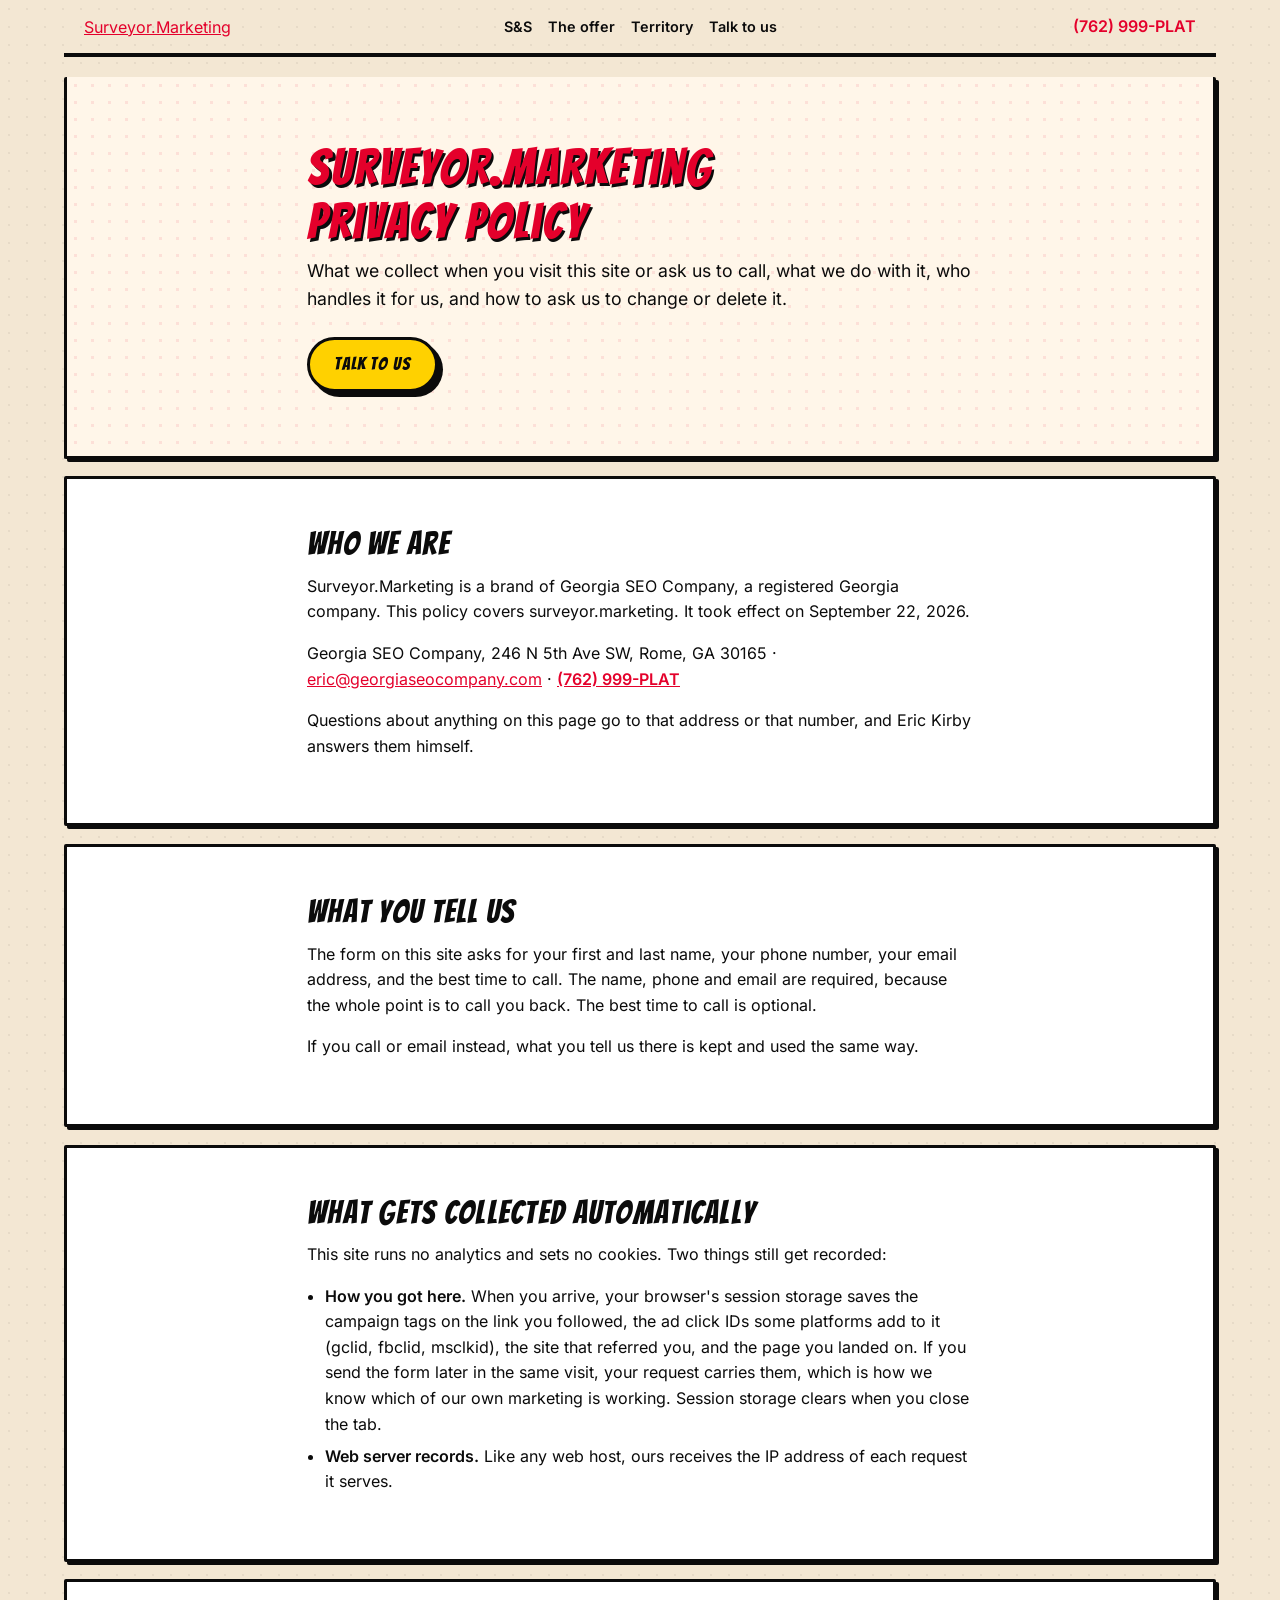
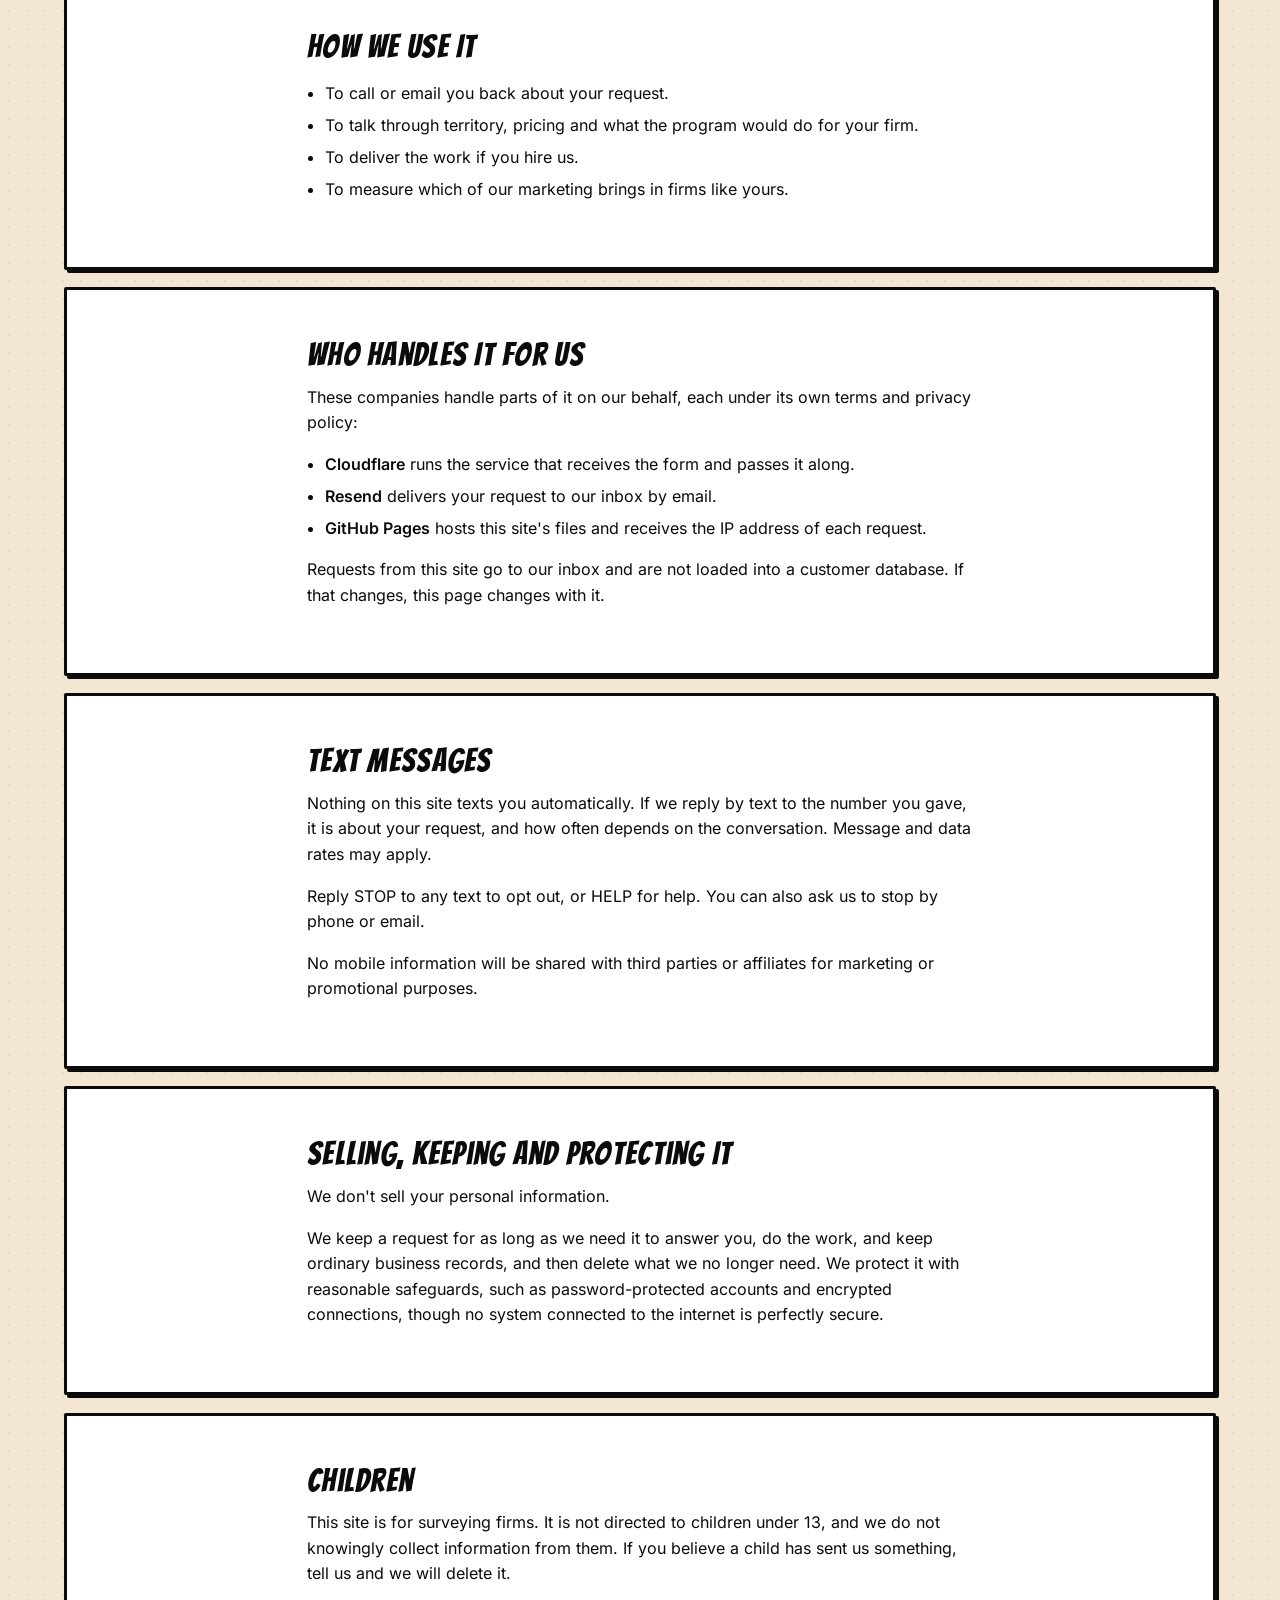
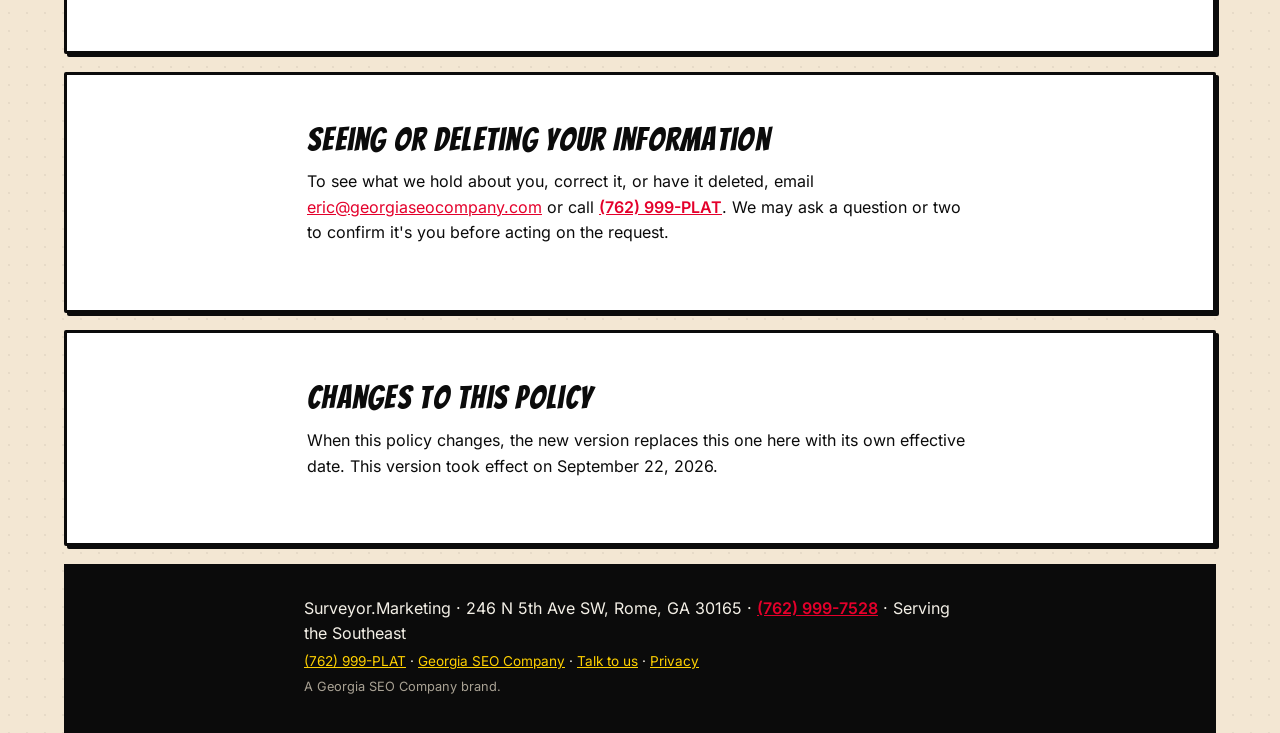
==== commit f33169e4: "build 2026-10-13 Co-Authored-By: Claude Fable 5.1 <noreply@anthropic.com>" ====
--- a/privacy/index.html
+++ b/privacy/index.html
@@ -1,5 +1,4 @@
 <!DOCTYPE html>
-<!-- DRAFT: Eric must review before deploy. Not legal advice. -->
 <html lang="en"><head><meta charset="utf-8"><meta name="viewport" content="width=device-width,initial-scale=1">
 <link rel="preload" href="/assets/fonts/inter-400.woff2" as="font" type="font/woff2" crossorigin>
 <link rel="preload" href="/assets/fonts/dmsans-700.woff2" as="font" type="font/woff2" crossorigin>
@@ -32,7 +31,7 @@
 <script type="application/ld+json">{"@context":"https://schema.org","@graph":[{"@type":"ProfessionalService","@id":"https://surveyor.marketing/#business","name":"Surveyor.Marketing","url":"https://surveyor.marketing/","description":"Leads for land surveyors, one client per territory","areaServed":[{"@type":"AdministrativeArea","name":"the Southeast"}],"address":{"@type":"PostalAddress","streetAddress":"246 N 5th Ave SW","addressLocality":"Rome","addressRegion":"GA","postalCode":"30165","addressCountry":"US"},"telephone":"+17629997528"},{"@type":"WebSite","@id":"https://surveyor.marketing/#website","url":"https://surveyor.marketing/","name":"Surveyor.Marketing","publisher":{"@id":"https://surveyor.marketing/#business"}},{"@type":"BreadcrumbList","itemListElement":[{"@type":"ListItem","position":1,"name":"Privacy Policy","item":"https://surveyor.marketing/privacy/"}]}]}</script>
 </head><body>
 <a class="skip" href="#main">Skip to content</a>
-<header class="hd"><a class="logo" href="/" aria-label="Surveyor.Marketing home">Surveyor.Marketing</a><button class="navtoggle" type="button" aria-expanded="false" aria-controls="sitenav" aria-label="Menu"><span class="bars" aria-hidden="true"></span></button><nav id="sitenav"><a href="/#how">How it works</a><a href="/#proof">S&amp;S</a><a href="/#territory">Territory</a><a href="/#talk">Talk to us</a></nav><a class="tel" href="tel:+17629997528">(762) 999-PLAT</a></header>
+<header class="hd"><a class="logo" href="/" aria-label="Surveyor.Marketing home">Surveyor.Marketing</a><button class="navtoggle" type="button" aria-expanded="false" aria-controls="sitenav" aria-label="Menu"><span class="bars" aria-hidden="true"></span></button><nav id="sitenav"><a href="/#proof">S&amp;S</a><a href="/#offer">The offer</a><a href="/#territory">Territory</a><a href="/#talk">Talk to us</a></nav><a class="tel" href="tel:+17629997528">(762) 999-PLAT</a></header>
 <main id="main">
 
 <section class="hero"><h1>Surveyor.Marketing Privacy Policy</h1><p class="lead">What we collect when you visit this site or ask us to call, what we do with it, who handles it for us, and how to ask us to change or delete it.</p><a class="cta" href="/#talk">Talk to us</a></section>
--- a/assets/css/site.css
+++ b/assets/css/site.css
@@ -908,6 +908,54 @@
 .lf-status.is-good { color: #1c7a3d; }
 .lf-status.is-bad { color: var(--primary); }
 
+/* The audit form inside the ink closing band (2026-10-07: every page but home, /contact/, /seo-audit/
+   and /privacy/). The panel stays cream, so it resets what the band sets for its own copy: ink text,
+   the link color, the small print, and the button's white shadow, which vanishes on cream. The panel's
+   ink shadow would vanish on the ink band, so it takes the band's yellow. 34rem keeps it clear of the
+   closing mascot, which stands in the band's right margin from 62rem and reaches into the 42rem column
+   on screens narrower than 72rem. */
+section.closing .leadform { color: var(--ink); box-shadow: 5px 5px 0 var(--accent); max-width: 34rem; }
+section.closing .leadform a:not(.cta) { color: var(--primary); }
+section.closing .leadform .smallprint { color: #5a5348; }
+section.closing .leadform .cta { box-shadow: var(--pop); }
+section.closing .leadform .cta:hover, section.closing .leadform .cta:focus { box-shadow: 7px 7px 0 var(--ink); }
+section.closing .leadform .cta:active { box-shadow: 2px 2px 0 var(--ink); }
+
+/* The home page hero carries the form (2026-10-07) in a right-hand column from 62rem, where the
+   mascot stood; narrower screens stack it under the copy. The hero widens from the 42rem reading
+   column to 62rem so the copy keeps a readable measure beside a 25rem form. The form is much taller
+   than the h1 and lead, so the mascot moves from the hero's right edge to the foot of the copy column,
+   standing on the hero's bottom rule: without him that column is a tall empty patch beside the form.
+   The grid keys off the form with :has(); the mascot rules key off the form sitting before him
+   (render.mjs emits the form first), which every browser understands. A browser without :has() gets
+   the stacked layout, and from 62rem the mascot is hidden there when it can say so (@supports
+   selector()) and otherwise stands under the form, never on it. Below 62rem he is hidden everywhere. */
+@media (min-width: 62rem) {
+  section.hero:has(> .leadform) {
+    display: grid;
+    grid-template-columns: minmax(0, 1fr) minmax(20rem, 25rem);
+    grid-template-rows: auto auto 1fr;
+    column-gap: 2.5rem;
+    align-items: start;
+    padding-left: max(1.25rem, calc((100% - 62rem) / 2));
+    padding-right: max(1.25rem, calc((100% - 62rem) / 2));
+  }
+  section.hero:has(> .leadform) > :not(.leadform) { grid-column: 1; }
+  section.hero:has(> .leadform) > .leadform { grid-column: 2; grid-row: 1 / -1; margin: 0; }
+  section.hero > .leadform ~ .mascot-hero {
+    position: static;
+    grid-row: 3;
+    align-self: end;
+    justify-self: center;
+    height: 300px;
+    max-height: none;
+    margin-bottom: -4rem;
+  }
+  @supports not selector(:has(a)) {
+    section.hero > .leadform ~ .mascot-hero { display: none; }
+  }
+}
+
 /* ------------------------------------------------------------------ mobile sticky CTA
    Phone and audit button pinned to the bottom on phones only. Desktop already has both in
    the header, where they do not cost scroll space. The body gets bottom padding to match so
@@ -947,6 +995,8 @@
   .stickycta a:focus-visible { outline: 3px solid #fff; outline-offset: 2px; }
   body { padding-bottom: 4.6rem; }
 }
+/* Hidden while this page's audit form is on screen (stickyHideScript, lib/leadform.mjs). */
+.stickycta.is-hidden { display: none; }
 
 /* The Matchups grid on /story/: two-up on desktop, single column under 48rem. */
 .keys .vs-grid { display: grid; grid-template-columns: repeat(auto-fit, minmax(21rem, 1fr)); gap: 1.2rem; }
--- a/assets/css/surveyor.css
+++ b/assets/css/surveyor.css
@@ -27,10 +27,11 @@
 .sm-chart-bars span { display: block; background: var(--primary); border: 2px solid var(--ink); box-shadow: 3px 3px 0 var(--ink); }
 .sm-chart-labels i { font-style: normal; font-size: .9rem; }
 
-/* How it works: three story panels need more than the 42rem reading measure, so this section
-   widens to 64rem while its own heading and paragraphs stay on the measure. */
+/* The Territory Lock section (class sm-how, kept as the CSS hook from when it was "How it works"):
+   three story panels need more than the 42rem reading measure, so this section widens to 64rem
+   while its own heading and paragraphs stay on the measure. */
 main > section.sm-how { padding: 2rem max(1.25rem, calc((100% - 64rem) / 2)); }
-section.sm-how > h2, section.sm-how > p { max-width: var(--col); margin-left: auto; margin-right: auto; }
+section.sm-how > h2, section.sm-how > p, section.sm-how > .sm-offer { max-width: var(--col); margin-left: auto; margin-right: auto; }
 section.sm-how .keys { margin-bottom: 1.5rem; }
 .keys .vs-grid.sm-grid { grid-template-columns: repeat(auto-fit, minmax(16rem, 1fr)); gap: 1.5rem; }
 .keys .sm-panel { margin: 0; display: flex; flex-direction: column; }
@@ -54,3 +55,11 @@
 
 /* The form keeps the section's reading measure; Eric stands in the art column beside it. */
 section.art .leadform { margin-top: 1rem; }
+
+/* The Territory Lock offer block (2026-10-13): the one place prices appear on this site. */
+.sm-offer { border: var(--frame); box-shadow: var(--pop); background: #fff; padding: 1rem 1.1rem 1.2rem; margin-top: 1.4rem; }
+.sm-offer h3 { font-family: var(--font-head); font-size: 1.15rem; margin: 1rem 0 .4rem; }
+.sm-offer ul { margin: 0 0 .6rem 1.2rem; padding: 0; }
+.sm-offer li { margin: .25rem 0; }
+.sm-offer .smallprint { font-size: .85rem; opacity: .85; }
+.sm-offer .cta { margin-top: .8rem; display: inline-block; }
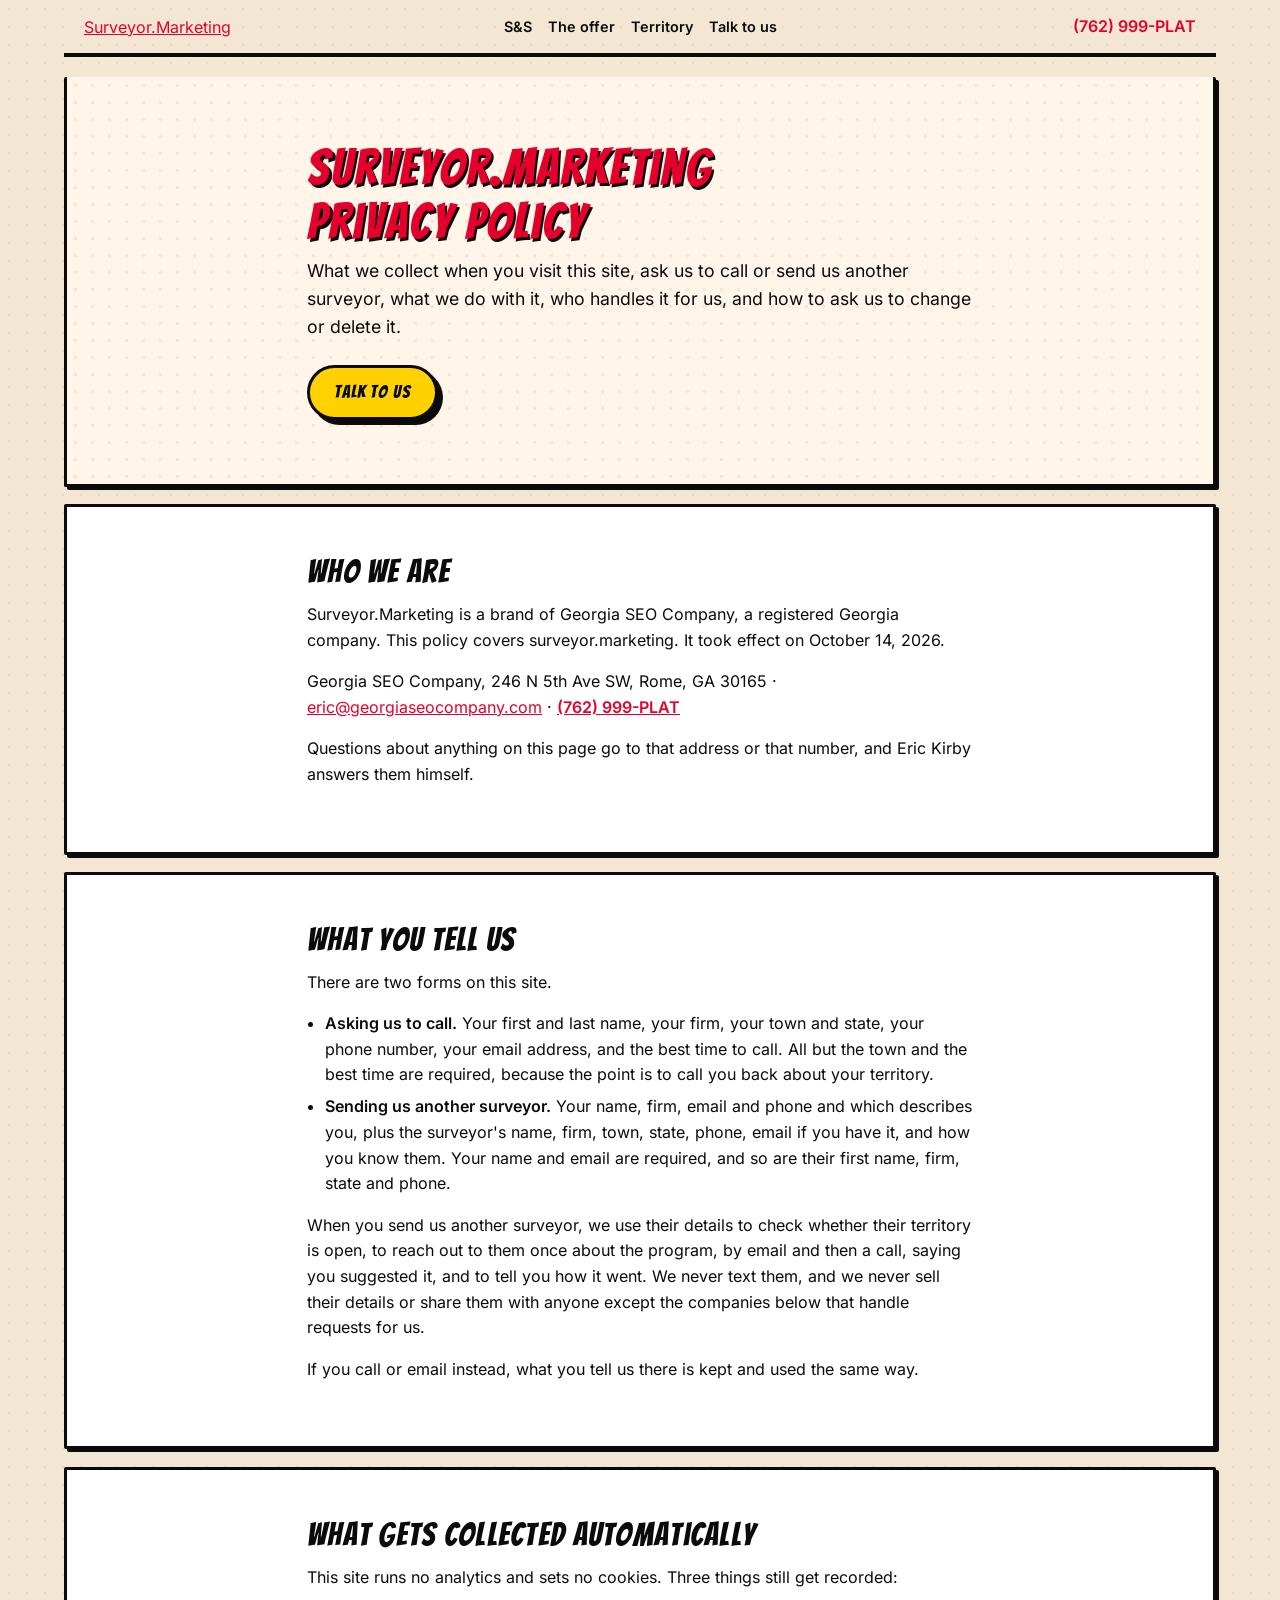
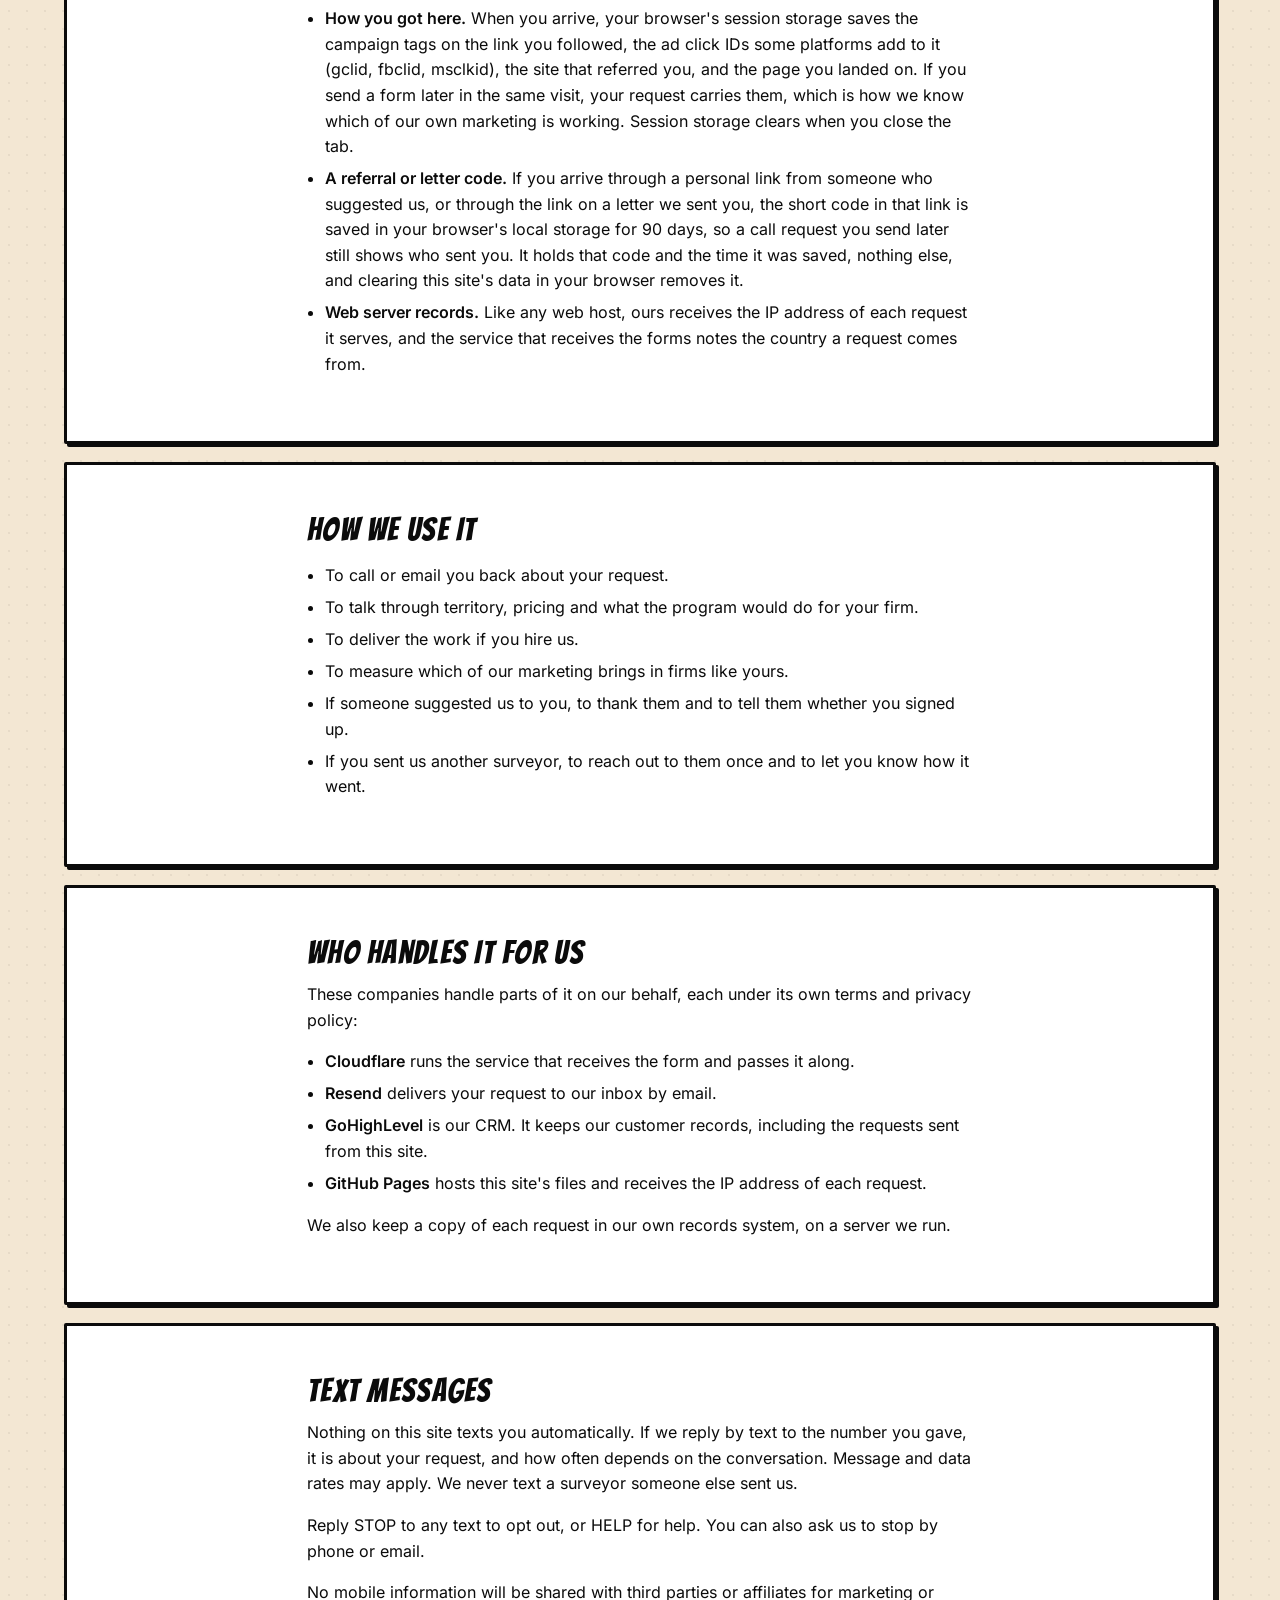
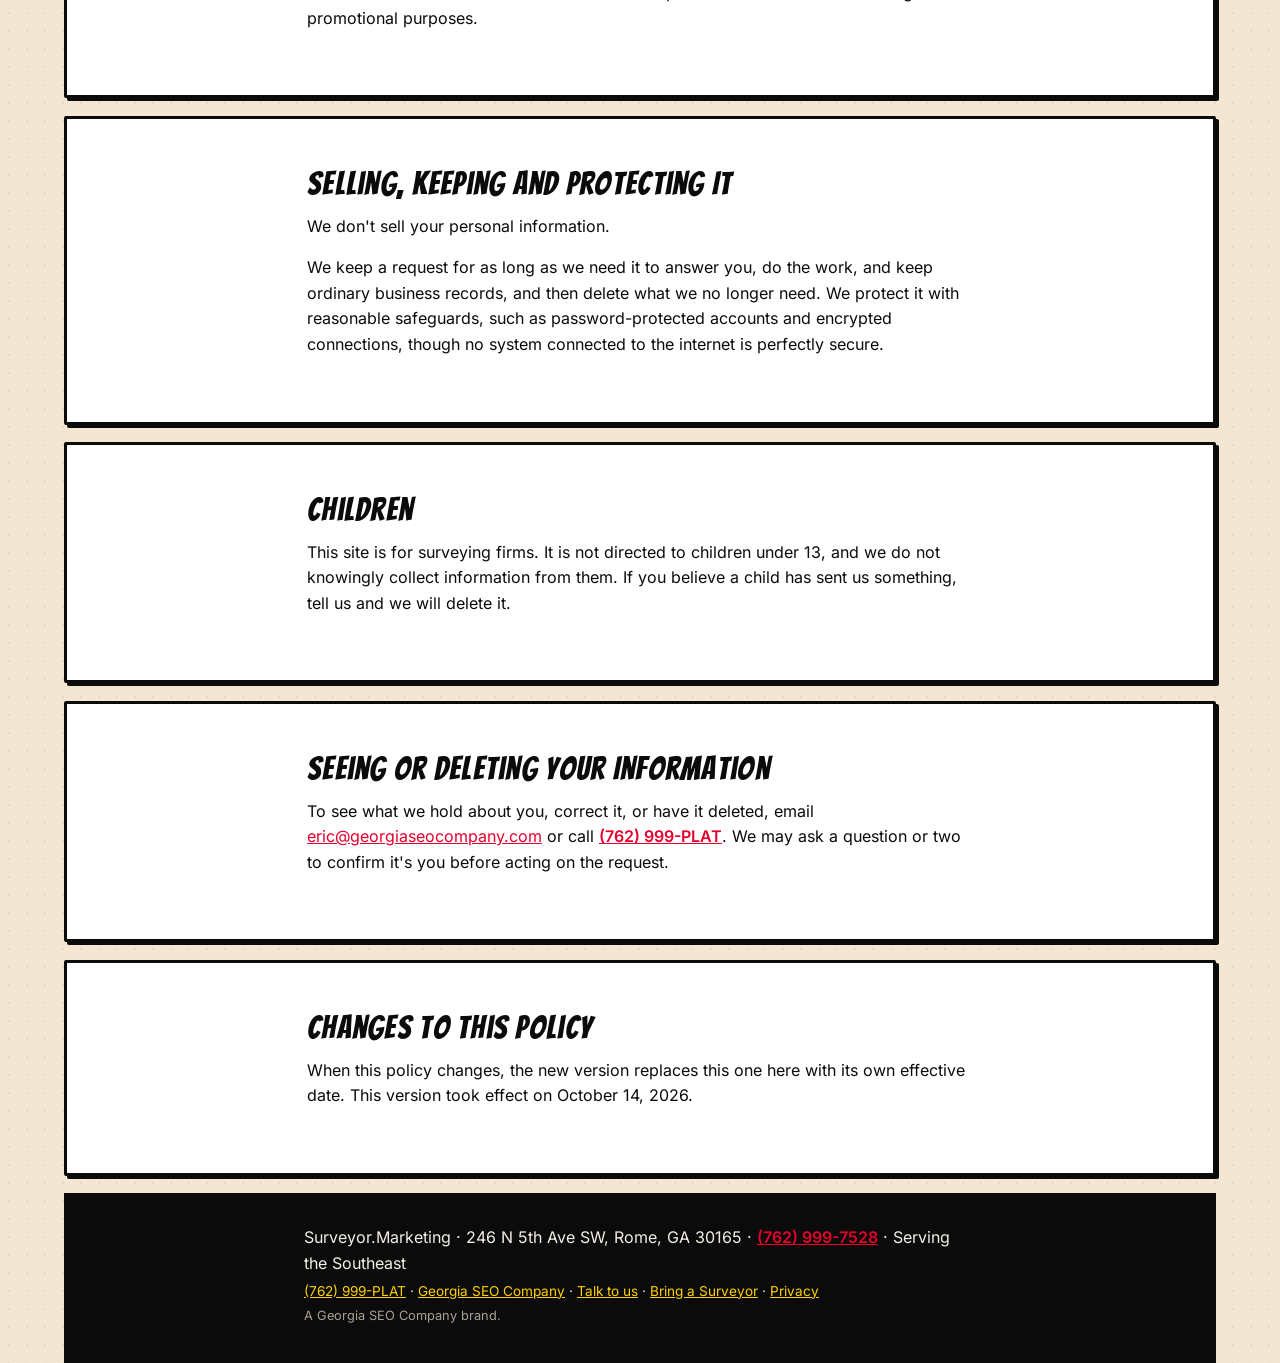
==== commit b08d04d3: "build 2026-10-14 Co-Authored-By: Claude Fable 5.1 <noreply@anthropic.com>" ====
--- a/privacy/index.html
+++ b/privacy/index.html
@@ -8,10 +8,10 @@
 <link rel="icon" type="image/png" href="/assets/img/favicon.png">
 <link rel="apple-touch-icon" href="/assets/img/apple-touch-icon.png">
 <meta name="theme-color" content="#E4002B">
-<meta name="description" content="What Surveyor.Marketing collects when you ask us to call, who handles it, how texts work, and how to see or delete your information.">
+<meta name="description" content="What Surveyor.Marketing collects when you ask us to call or send us a surveyor, who handles it, how texts work, and how to see or delete it.">
 <meta name="msvalidate.01" content="79BE76CE8D2651747EE9A1F8B052187F">
 <link rel="canonical" href="https://surveyor.marketing/privacy/">
-<meta property="og:title" content="Privacy Policy | Surveyor.Marketing"><meta property="og:description" content="What Surveyor.Marketing collects when you ask us to call, who handles it, how texts work, and how to see or delete your information.">
+<meta property="og:title" content="Privacy Policy | Surveyor.Marketing"><meta property="og:description" content="What Surveyor.Marketing collects when you ask us to call or send us a surveyor, who handles it, how texts work, and how to see or delete it.">
 <meta property="og:url" content="https://surveyor.marketing/privacy/"><meta property="og:type" content="website">
 <meta property="og:site_name" content="Surveyor.Marketing"><meta property="og:locale" content="en_US">
 <meta name="twitter:card" content="summary_large_image">
@@ -34,42 +34,51 @@
 <header class="hd"><a class="logo" href="/" aria-label="Surveyor.Marketing home">Surveyor.Marketing</a><button class="navtoggle" type="button" aria-expanded="false" aria-controls="sitenav" aria-label="Menu"><span class="bars" aria-hidden="true"></span></button><nav id="sitenav"><a href="/#proof">S&amp;S</a><a href="/#offer">The offer</a><a href="/#territory">Territory</a><a href="/#talk">Talk to us</a></nav><a class="tel" href="tel:+17629997528">(762) 999-PLAT</a></header>
 <main id="main">
 
-<section class="hero"><h1>Surveyor.Marketing Privacy Policy</h1><p class="lead">What we collect when you visit this site or ask us to call, what we do with it, who handles it for us, and how to ask us to change or delete it.</p><a class="cta" href="/#talk">Talk to us</a></section>
-<section><h2>Who We Are</h2><p>Surveyor.Marketing is a brand of Georgia SEO Company, a registered Georgia company. This policy covers surveyor.marketing. It took effect on September 22, 2026.</p>
+<section class="hero"><h1>Surveyor.Marketing Privacy Policy</h1><p class="lead">What we collect when you visit this site, ask us to call or send us another surveyor, what we do with it, who handles it for us, and how to ask us to change or delete it.</p><a class="cta" href="/#talk">Talk to us</a></section>
+<section><h2>Who We Are</h2><p>Surveyor.Marketing is a brand of Georgia SEO Company, a registered Georgia company. This policy covers surveyor.marketing. It took effect on October 14, 2026.</p>
 <p>Georgia SEO Company, 246 N 5th Ave SW, Rome, GA 30165 · <a href="mailto:eric@georgiaseocompany.com">eric@georgiaseocompany.com</a> · <a class="tel" href="tel:+17629997528">(762) 999-PLAT</a></p>
 <p>Questions about anything on this page go to that address or that number, and Eric Kirby answers them himself.</p></section>
-<section><h2>What You Tell Us</h2><p>The form on this site asks for your first and last name, your phone number, your email address, and the best time to call. The name, phone and email are required, because the whole point is to call you back. The best time to call is optional.</p>
+<section><h2>What You Tell Us</h2><p>There are two forms on this site.</p>
+<ul>
+<li><strong>Asking us to call.</strong> Your first and last name, your firm, your town and state, your phone number, your email address, and the best time to call. All but the town and the best time are required, because the point is to call you back about your territory.</li>
+<li><strong>Sending us another surveyor.</strong> Your name, firm, email and phone and which describes you, plus the surveyor's name, firm, town, state, phone, email if you have it, and how you know them. Your name and email are required, and so are their first name, firm, state and phone.</li>
+</ul>
+<p>When you send us another surveyor, we use their details to check whether their territory is open, to reach out to them once about the program, by email and then a call, saying you suggested it, and to tell you how it went. We never text them, and we never sell their details or share them with anyone except the companies below that handle requests for us.</p>
 <p>If you call or email instead, what you tell us there is kept and used the same way.</p></section>
-<section><h2>What Gets Collected Automatically</h2><p>This site runs no analytics and sets no cookies. Two things still get recorded:</p>
+<section><h2>What Gets Collected Automatically</h2><p>This site runs no analytics and sets no cookies. Three things still get recorded:</p>
 <ul>
-<li><strong>How you got here.</strong> When you arrive, your browser's session storage saves the campaign tags on the link you followed, the ad click IDs some platforms add to it (gclid, fbclid, msclkid), the site that referred you, and the page you landed on. If you send the form later in the same visit, your request carries them, which is how we know which of our own marketing is working. Session storage clears when you close the tab.</li>
-<li><strong>Web server records.</strong> Like any web host, ours receives the IP address of each request it serves.</li>
+<li><strong>How you got here.</strong> When you arrive, your browser's session storage saves the campaign tags on the link you followed, the ad click IDs some platforms add to it (gclid, fbclid, msclkid), the site that referred you, and the page you landed on. If you send a form later in the same visit, your request carries them, which is how we know which of our own marketing is working. Session storage clears when you close the tab.</li>
+<li><strong>A referral or letter code.</strong> If you arrive through a personal link from someone who suggested us, or through the link on a letter we sent you, the short code in that link is saved in your browser's local storage for 90 days, so a call request you send later still shows who sent you. It holds that code and the time it was saved, nothing else, and clearing this site's data in your browser removes it.</li>
+<li><strong>Web server records.</strong> Like any web host, ours receives the IP address of each request it serves, and the service that receives the forms notes the country a request comes from.</li>
 </ul></section>
 <section><h2>How We Use It</h2><ul>
 <li>To call or email you back about your request.</li>
 <li>To talk through territory, pricing and what the program would do for your firm.</li>
 <li>To deliver the work if you hire us.</li>
 <li>To measure which of our marketing brings in firms like yours.</li>
+<li>If someone suggested us to you, to thank them and to tell them whether you signed up.</li>
+<li>If you sent us another surveyor, to reach out to them once and to let you know how it went.</li>
 </ul></section>
 <section><h2>Who Handles It for Us</h2><p>These companies handle parts of it on our behalf, each under its own terms and privacy policy:</p>
 <ul>
 <li><strong>Cloudflare</strong> runs the service that receives the form and passes it along.</li>
 <li><strong>Resend</strong> delivers your request to our inbox by email.</li>
+<li><strong>GoHighLevel</strong> is our CRM. It keeps our customer records, including the requests sent from this site.</li>
 <li><strong>GitHub Pages</strong> hosts this site's files and receives the IP address of each request.</li>
 </ul>
-<p>Requests from this site go to our inbox and are not loaded into a customer database. If that changes, this page changes with it.</p></section>
-<section><h2>Text Messages</h2><p>Nothing on this site texts you automatically. If we reply by text to the number you gave, it is about your request, and how often depends on the conversation. Message and data rates may apply.</p>
+<p>We also keep a copy of each request in our own records system, on a server we run.</p></section>
+<section><h2>Text Messages</h2><p>Nothing on this site texts you automatically. If we reply by text to the number you gave, it is about your request, and how often depends on the conversation. Message and data rates may apply. We never text a surveyor someone else sent us.</p>
 <p>Reply STOP to any text to opt out, or HELP for help. You can also ask us to stop by phone or email.</p>
 <p>No mobile information will be shared with third parties or affiliates for marketing or promotional purposes.</p></section>
 <section><h2>Selling, Keeping and Protecting It</h2><p>We don't sell your personal information.</p>
 <p>We keep a request for as long as we need it to answer you, do the work, and keep ordinary business records, and then delete what we no longer need. We protect it with reasonable safeguards, such as password-protected accounts and encrypted connections, though no system connected to the internet is perfectly secure.</p></section>
 <section><h2>Children</h2><p>This site is for surveying firms. It is not directed to children under 13, and we do not knowingly collect information from them. If you believe a child has sent us something, tell us and we will delete it.</p></section>
 <section><h2>Seeing or Deleting Your Information</h2><p>To see what we hold about you, correct it, or have it deleted, email <a href="mailto:eric@georgiaseocompany.com">eric@georgiaseocompany.com</a> or call <a class="tel" href="tel:+17629997528">(762) 999-PLAT</a>. We may ask a question or two to confirm it's you before acting on the request.</p></section>
-<section><h2>Changes to This Policy</h2><p>When this policy changes, the new version replaces this one here with its own effective date. This version took effect on September 22, 2026.</p></section>
+<section><h2>Changes to This Policy</h2><p>When this policy changes, the new version replaces this one here with its own effective date. This version took effect on October 14, 2026.</p></section>
 
 
 </main>
-<footer class="ft"><p>Surveyor.Marketing · 246 N 5th Ave SW, Rome, GA 30165 · <a class="tel" href="tel:+17629997528">(762) 999-7528</a> · Serving the Southeast</p><p class="links"><a href="tel:+17629997528">(762) 999-PLAT</a> · <a href="https://www.georgiaseocompany.com/">Georgia SEO Company</a> · <a href="/#talk">Talk to us</a> · <a href="/privacy/">Privacy</a></p><p class="legal">A Georgia SEO Company brand.</p></footer>
+<footer class="ft"><p>Surveyor.Marketing · 246 N 5th Ave SW, Rome, GA 30165 · <a class="tel" href="tel:+17629997528">(762) 999-7528</a> · Serving the Southeast</p><p class="links"><a href="tel:+17629997528">(762) 999-PLAT</a> · <a href="https://www.georgiaseocompany.com/">Georgia SEO Company</a> · <a href="/#talk">Talk to us</a> · <a href="/refer/">Bring a Surveyor</a> · <a href="/privacy/">Privacy</a></p><p class="legal">A Georgia SEO Company brand.</p></footer>
 <div class="stickycta" role="complementary" aria-label="Call or talk to us">
 <a class="sticky-tel" href="tel:+17629997528"><span aria-hidden="true">&#9742;</span> (762) 999-PLAT</a>
 <a class="sticky-cta" href="/#talk">Talk to us</a>
--- a/assets/css/surveyor.css
+++ b/assets/css/surveyor.css
@@ -63,3 +63,18 @@
 .sm-offer li { margin: .25rem 0; }
 .sm-offer .smallprint { font-size: .85rem; opacity: .85; }
 .sm-offer .cta { margin-top: .8rem; display: inline-block; }
+
+/* The referral banner (plan 2026-10-14): shown only when a personal link's code is in the registry. */
+.sm-sent { background: var(--accent); border: var(--frame); box-shadow: var(--pop); padding: .7rem .9rem; font-weight: 700; margin: 0 0 1rem; }
+.sm-sent[hidden] { display: none; }
+/* The state and referrer-type pickers match the text inputs (site.css styles inputs and textareas only). A select ignores line-height, so
+   Chromium draws it 2px taller than an input; the fixed height (inputs are 2.7rem) keeps the rows even. */
+.lf-row select { width: 100%; height: 2.7rem; font-family: var(--font-body); font-size: 1rem; padding: .6rem .7rem; border: 2px solid var(--ink); border-radius: 2px; background: #fff; color: var(--ink); }
+.lf-row select:focus-visible { outline: 3px solid var(--primary); outline-offset: 1px; }
+/* The referral form's two groups: about you, and the surveyor being sent. */
+.lf-set { border: 0; padding: 0; margin: 0 0 1rem; min-width: 0; }
+.lf-set legend { font-family: var(--font-display); font-size: 1.3rem; letter-spacing: .02em; margin-bottom: .5rem; padding: 0; }
+/* A rule under the first group, drawn as a background (a fieldset border would run through a legend), so the
+   two groups read as two. The button's hard shadow also needs air above the consent line, on the home call form too. */
+.lf-set:not(:last-of-type) { margin-bottom: 1.3rem; background: linear-gradient(var(--ink), var(--ink)) bottom left / 100% 2px no-repeat; }
+.leadform .lf-consent { margin-top: 1.1rem; }
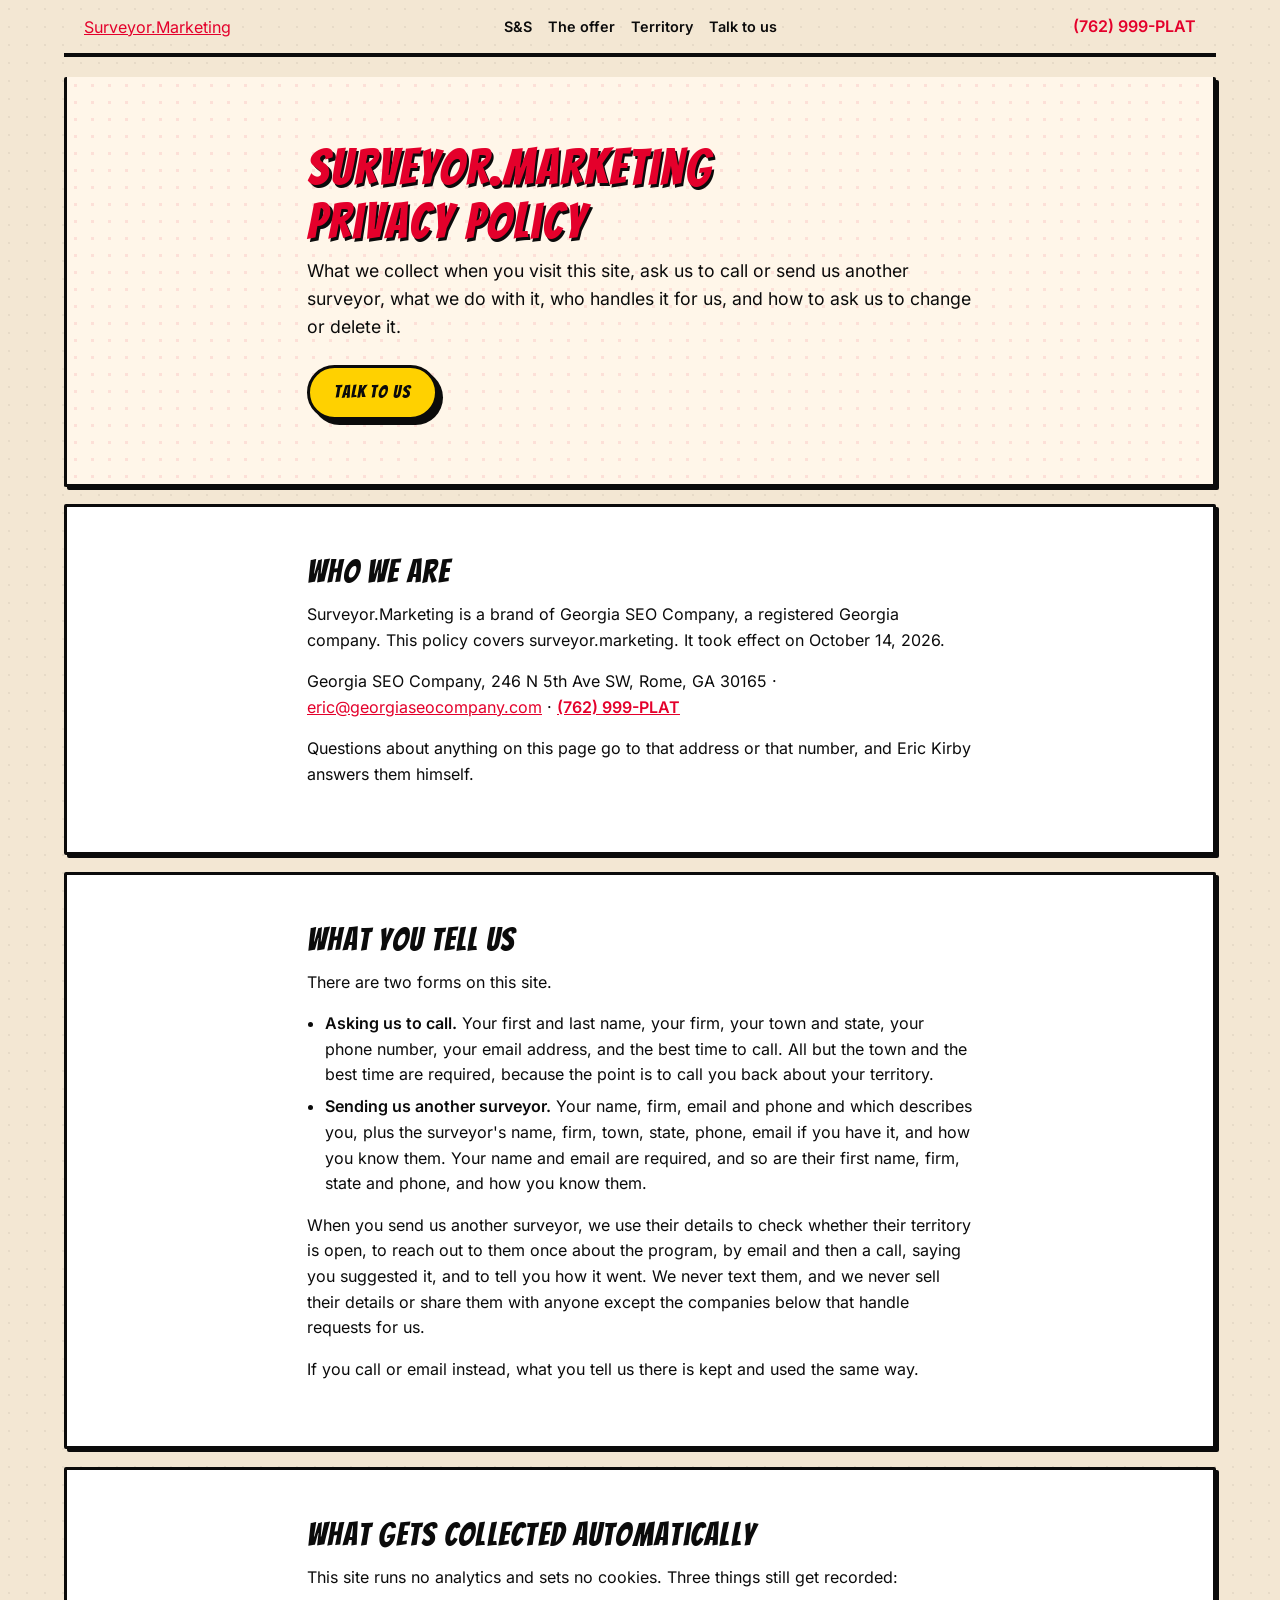
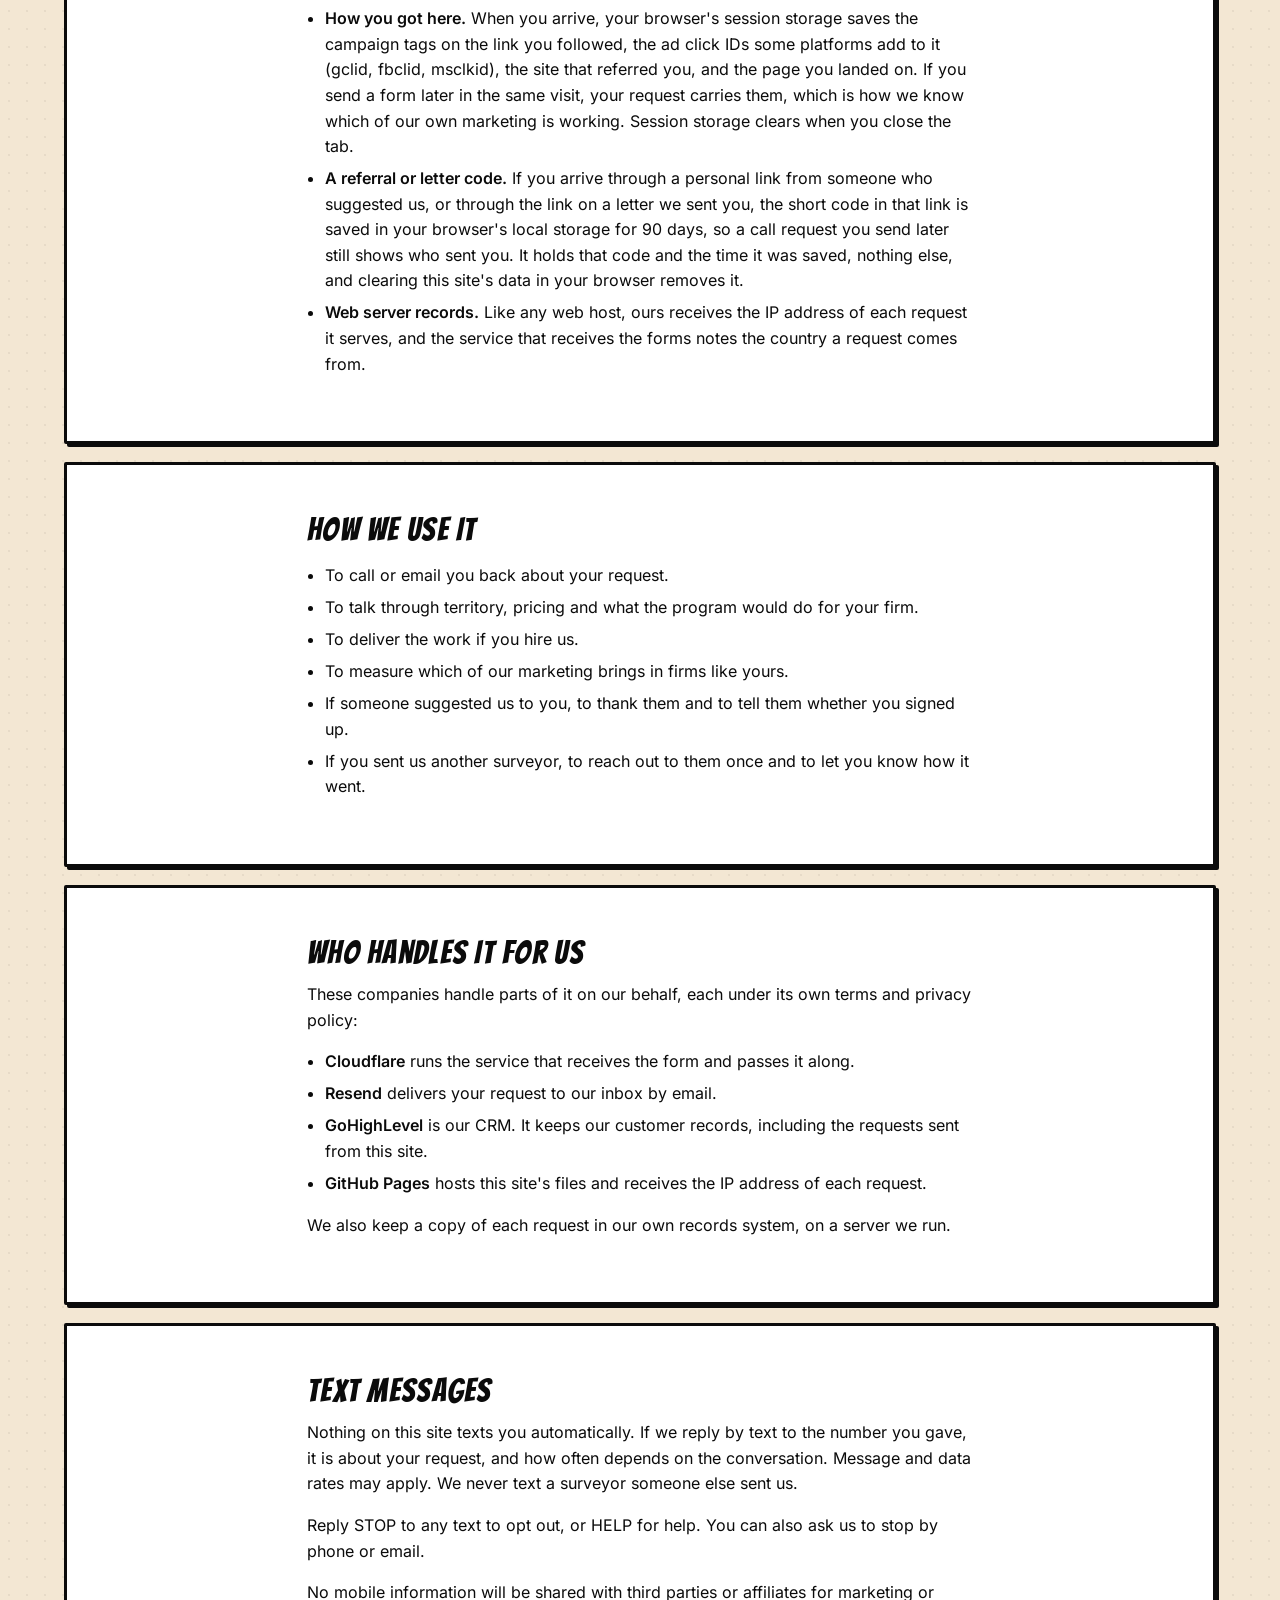
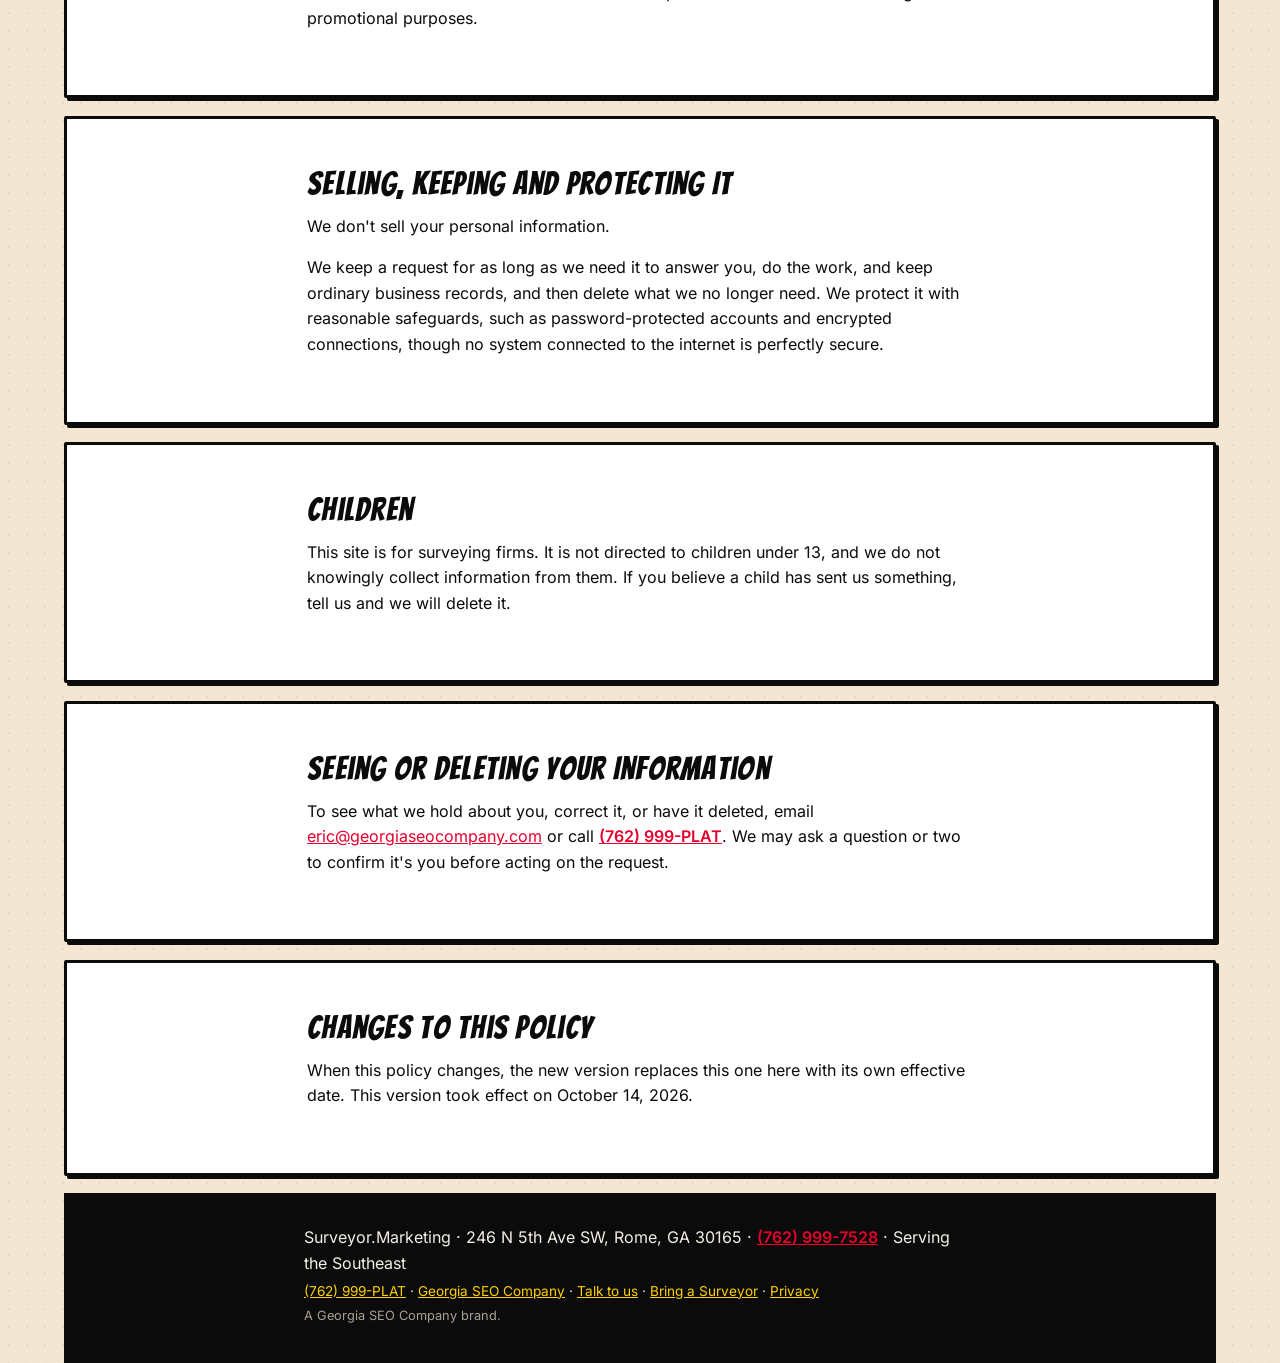
==== commit 116c47e1: "build 2026-10-14 Co-Authored-By: Claude Fable 5.1 <noreply@anthropic.com>" ====
--- a/privacy/index.html
+++ b/privacy/index.html
@@ -41,7 +41,7 @@
 <section><h2>What You Tell Us</h2><p>There are two forms on this site.</p>
 <ul>
 <li><strong>Asking us to call.</strong> Your first and last name, your firm, your town and state, your phone number, your email address, and the best time to call. All but the town and the best time are required, because the point is to call you back about your territory.</li>
-<li><strong>Sending us another surveyor.</strong> Your name, firm, email and phone and which describes you, plus the surveyor's name, firm, town, state, phone, email if you have it, and how you know them. Your name and email are required, and so are their first name, firm, state and phone.</li>
+<li><strong>Sending us another surveyor.</strong> Your name, firm, email and phone and which describes you, plus the surveyor's name, firm, town, state, phone, email if you have it, and how you know them. Your name and email are required, and so are their first name, firm, state and phone, and how you know them.</li>
 </ul>
 <p>When you send us another surveyor, we use their details to check whether their territory is open, to reach out to them once about the program, by email and then a call, saying you suggested it, and to tell you how it went. We never text them, and we never sell their details or share them with anyone except the companies below that handle requests for us.</p>
 <p>If you call or email instead, what you tell us there is kept and used the same way.</p></section>
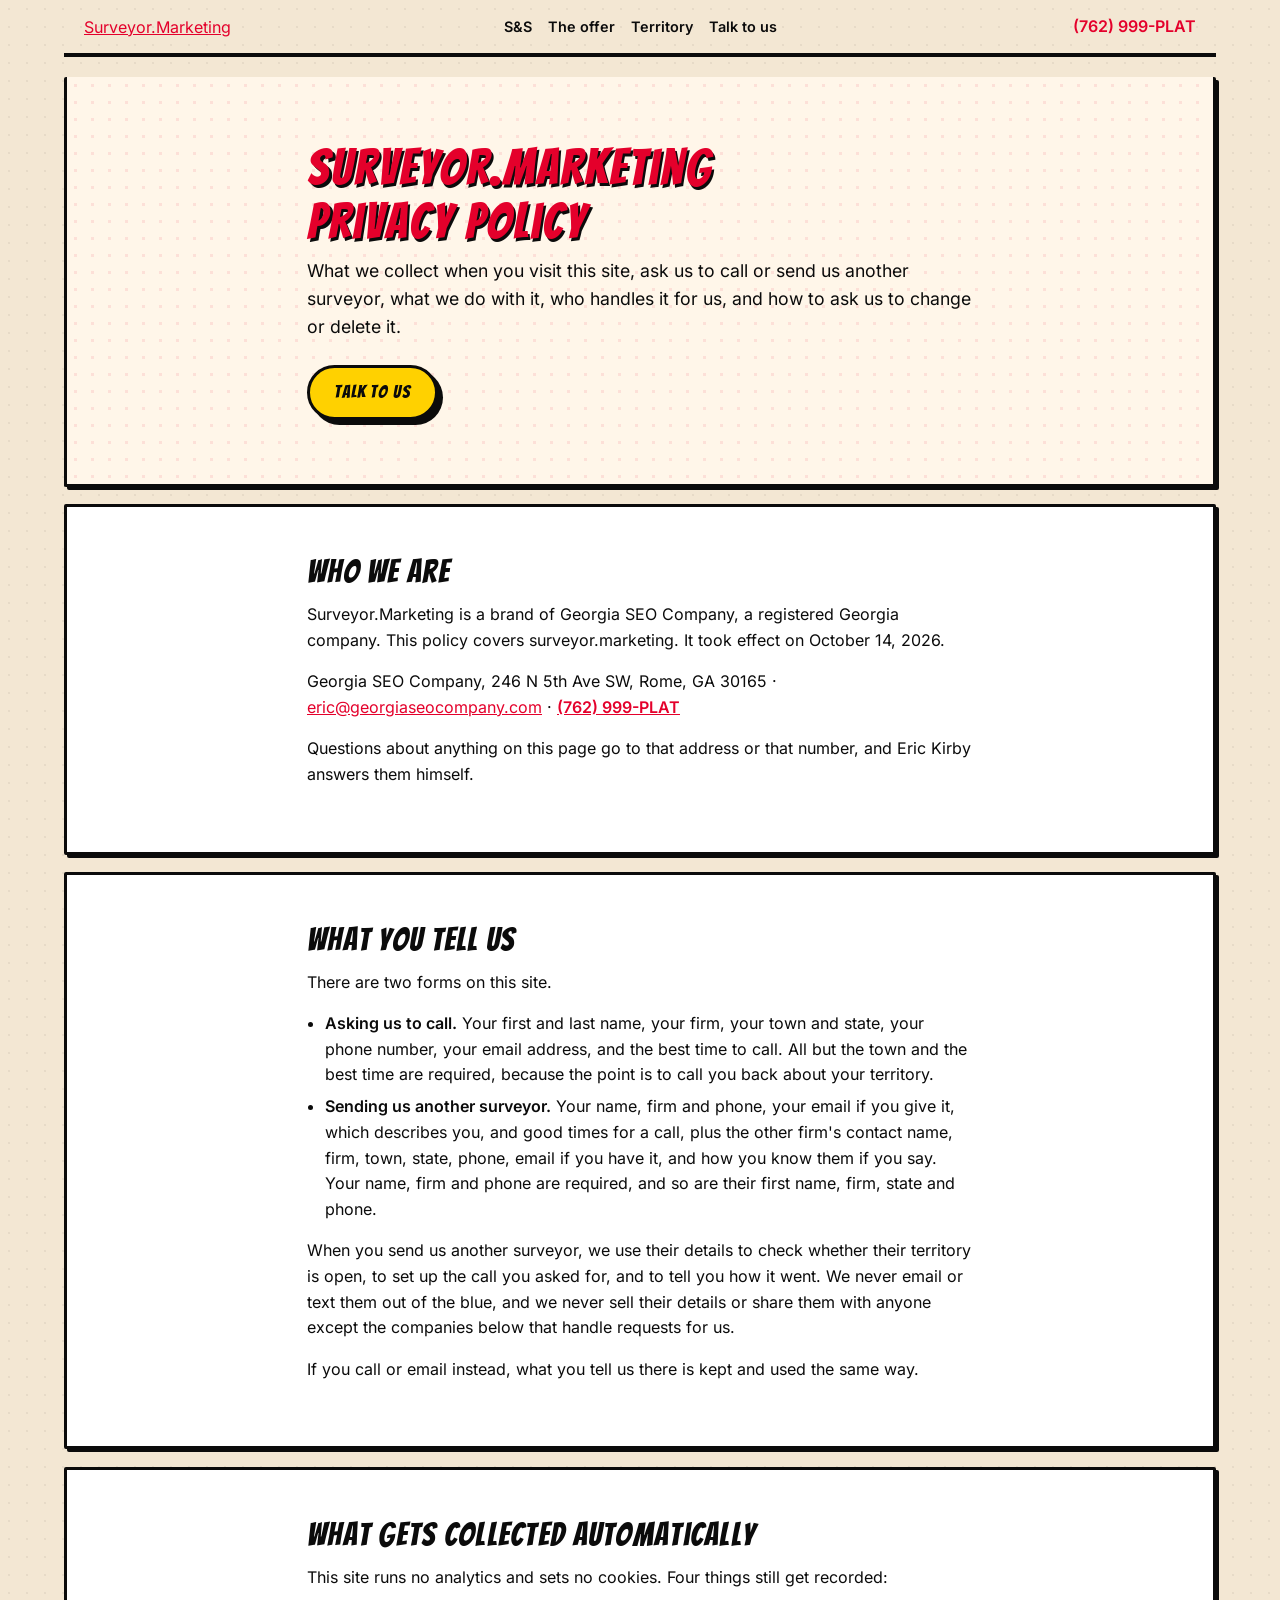
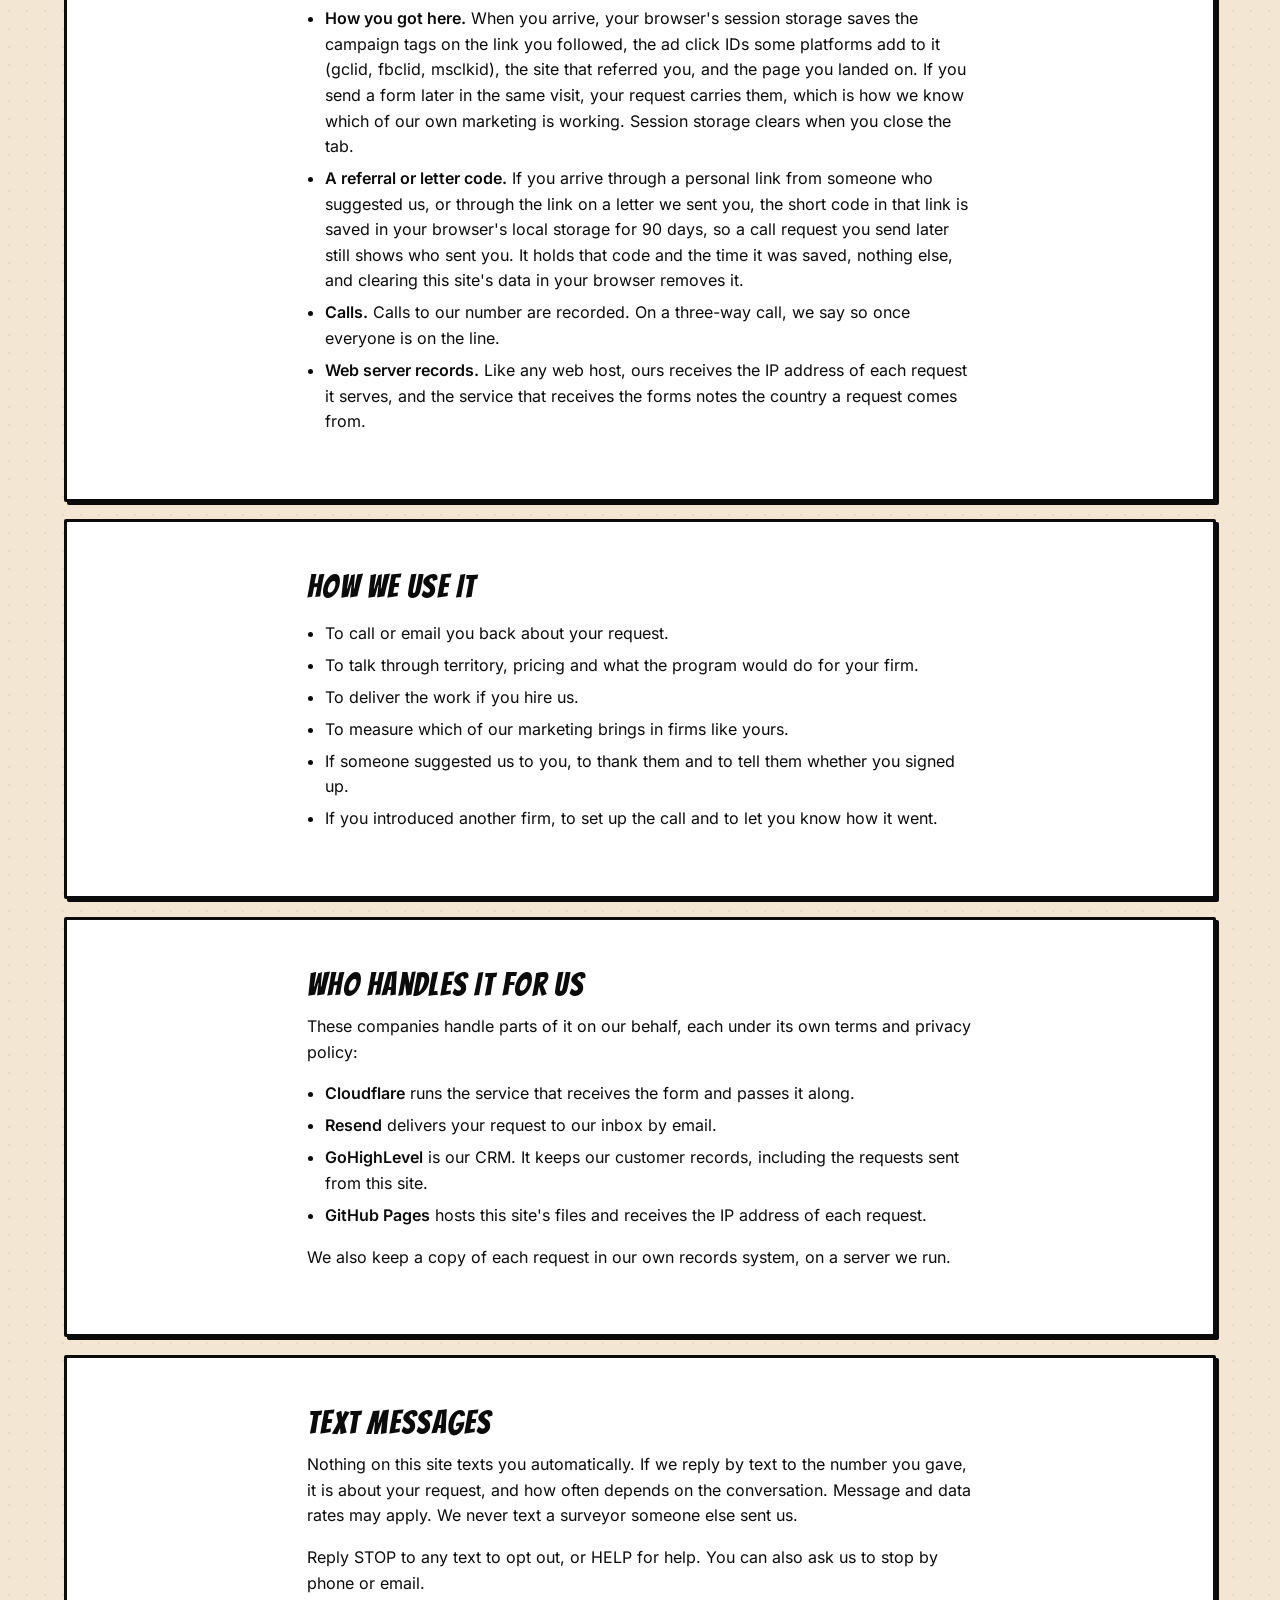
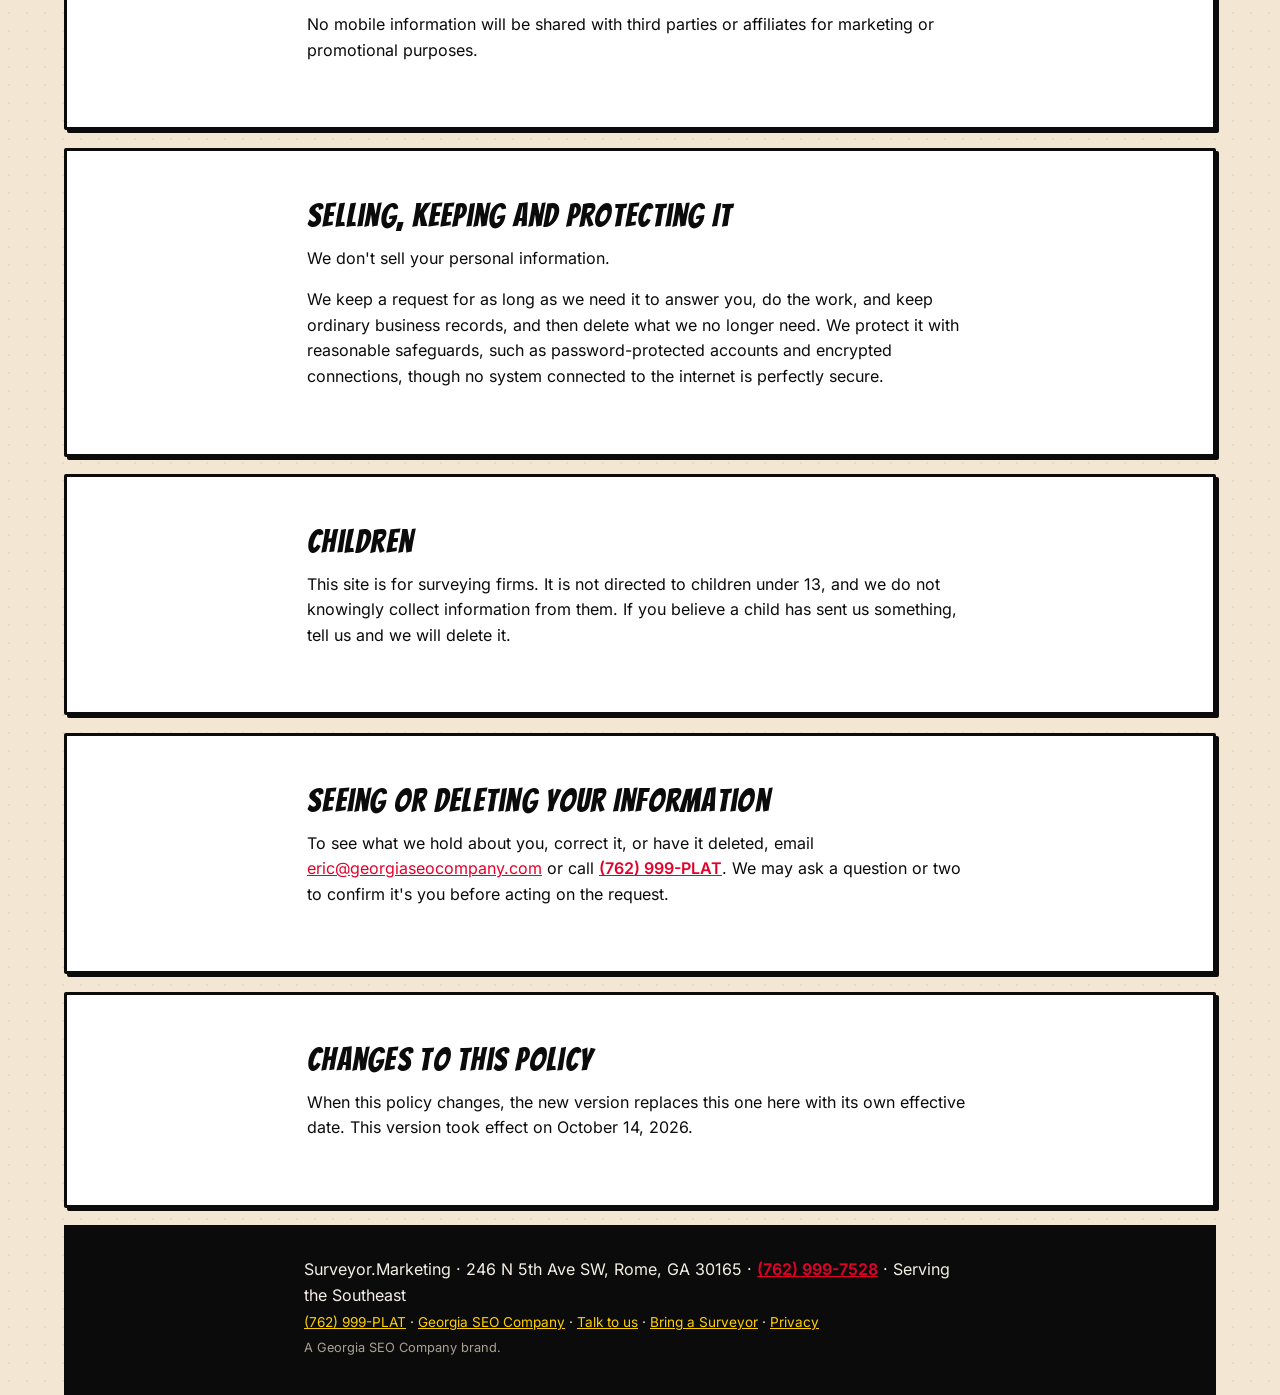
==== commit 2b11dc5b: "build 2026-10-14 Co-Authored-By: Claude Fable 5.1 <noreply@anthropic.com>" ====
--- a/privacy/index.html
+++ b/privacy/index.html
@@ -41,14 +41,15 @@
 <section><h2>What You Tell Us</h2><p>There are two forms on this site.</p>
 <ul>
 <li><strong>Asking us to call.</strong> Your first and last name, your firm, your town and state, your phone number, your email address, and the best time to call. All but the town and the best time are required, because the point is to call you back about your territory.</li>
-<li><strong>Sending us another surveyor.</strong> Your name, firm, email and phone and which describes you, plus the surveyor's name, firm, town, state, phone, email if you have it, and how you know them. Your name and email are required, and so are their first name, firm, state and phone, and how you know them.</li>
+<li><strong>Sending us another surveyor.</strong> Your name, firm and phone, your email if you give it, which describes you, and good times for a call, plus the other firm's contact name, firm, town, state, phone, email if you have it, and how you know them if you say. Your name, firm and phone are required, and so are their first name, firm, state and phone.</li>
 </ul>
-<p>When you send us another surveyor, we use their details to check whether their territory is open, to reach out to them once about the program, by email and then a call, saying you suggested it, and to tell you how it went. We never text them, and we never sell their details or share them with anyone except the companies below that handle requests for us.</p>
+<p>When you send us another surveyor, we use their details to check whether their territory is open, to set up the call you asked for, and to tell you how it went. We never email or text them out of the blue, and we never sell their details or share them with anyone except the companies below that handle requests for us.</p>
 <p>If you call or email instead, what you tell us there is kept and used the same way.</p></section>
-<section><h2>What Gets Collected Automatically</h2><p>This site runs no analytics and sets no cookies. Three things still get recorded:</p>
+<section><h2>What Gets Collected Automatically</h2><p>This site runs no analytics and sets no cookies. Four things still get recorded:</p>
 <ul>
 <li><strong>How you got here.</strong> When you arrive, your browser's session storage saves the campaign tags on the link you followed, the ad click IDs some platforms add to it (gclid, fbclid, msclkid), the site that referred you, and the page you landed on. If you send a form later in the same visit, your request carries them, which is how we know which of our own marketing is working. Session storage clears when you close the tab.</li>
 <li><strong>A referral or letter code.</strong> If you arrive through a personal link from someone who suggested us, or through the link on a letter we sent you, the short code in that link is saved in your browser's local storage for 90 days, so a call request you send later still shows who sent you. It holds that code and the time it was saved, nothing else, and clearing this site's data in your browser removes it.</li>
+<li><strong>Calls.</strong> Calls to our number are recorded. On a three-way call, we say so once everyone is on the line.</li>
 <li><strong>Web server records.</strong> Like any web host, ours receives the IP address of each request it serves, and the service that receives the forms notes the country a request comes from.</li>
 </ul></section>
 <section><h2>How We Use It</h2><ul>
@@ -57,7 +58,7 @@
 <li>To deliver the work if you hire us.</li>
 <li>To measure which of our marketing brings in firms like yours.</li>
 <li>If someone suggested us to you, to thank them and to tell them whether you signed up.</li>
-<li>If you sent us another surveyor, to reach out to them once and to let you know how it went.</li>
+<li>If you introduced another firm, to set up the call and to let you know how it went.</li>
 </ul></section>
 <section><h2>Who Handles It for Us</h2><p>These companies handle parts of it on our behalf, each under its own terms and privacy policy:</p>
 <ul>
--- a/assets/css/surveyor.css
+++ b/assets/css/surveyor.css
@@ -63,6 +63,8 @@
 .sm-offer li { margin: .25rem 0; }
 .sm-offer .smallprint { font-size: .85rem; opacity: .85; }
 .sm-offer .cta { margin-top: .8rem; display: inline-block; }
+/* /refer/: the small print under its price box clears the box's drop shadow. */
+.sm-offer + .smallprint { margin-top: 1.4rem; }
 
 /* The referral banner (plan 2026-10-14): shown only when a personal link's code is in the registry. */
 .sm-sent { background: var(--accent); border: var(--frame); box-shadow: var(--pop); padding: .7rem .9rem; font-weight: 700; margin: 0 0 1rem; }
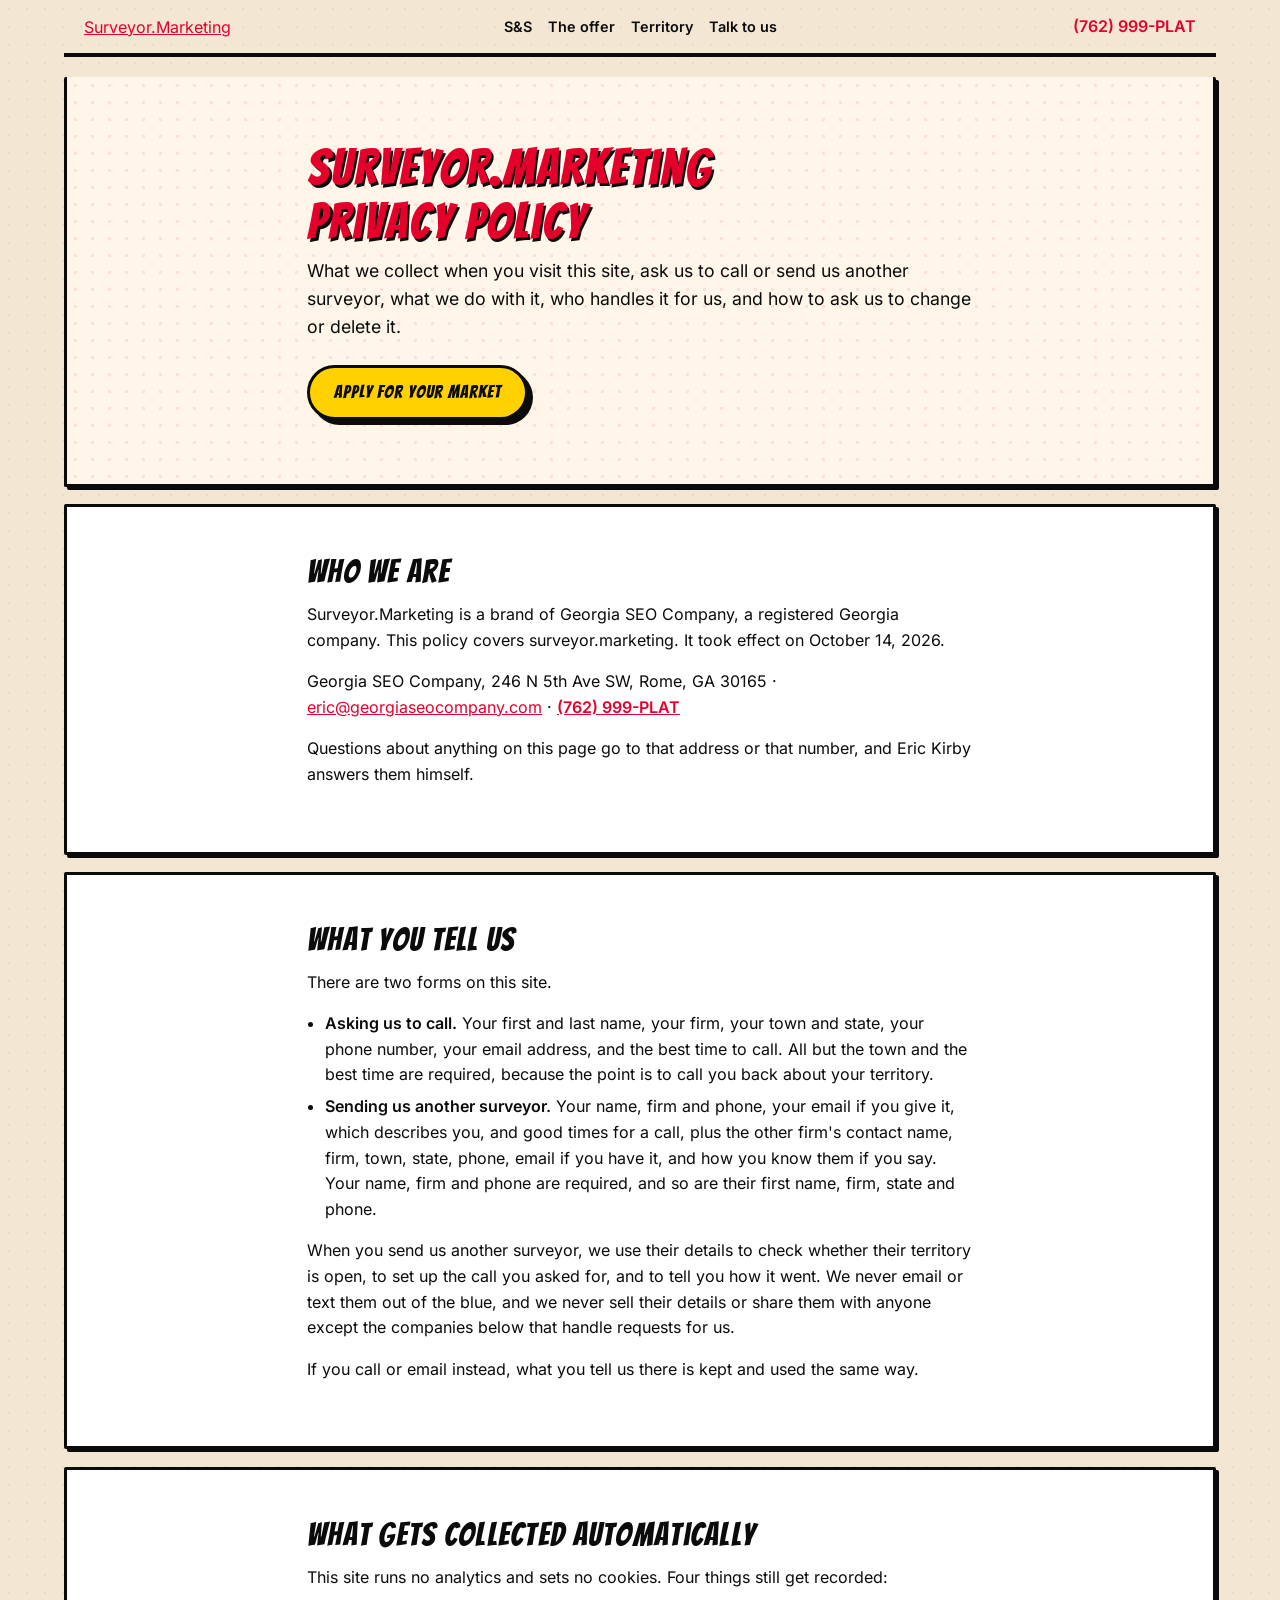
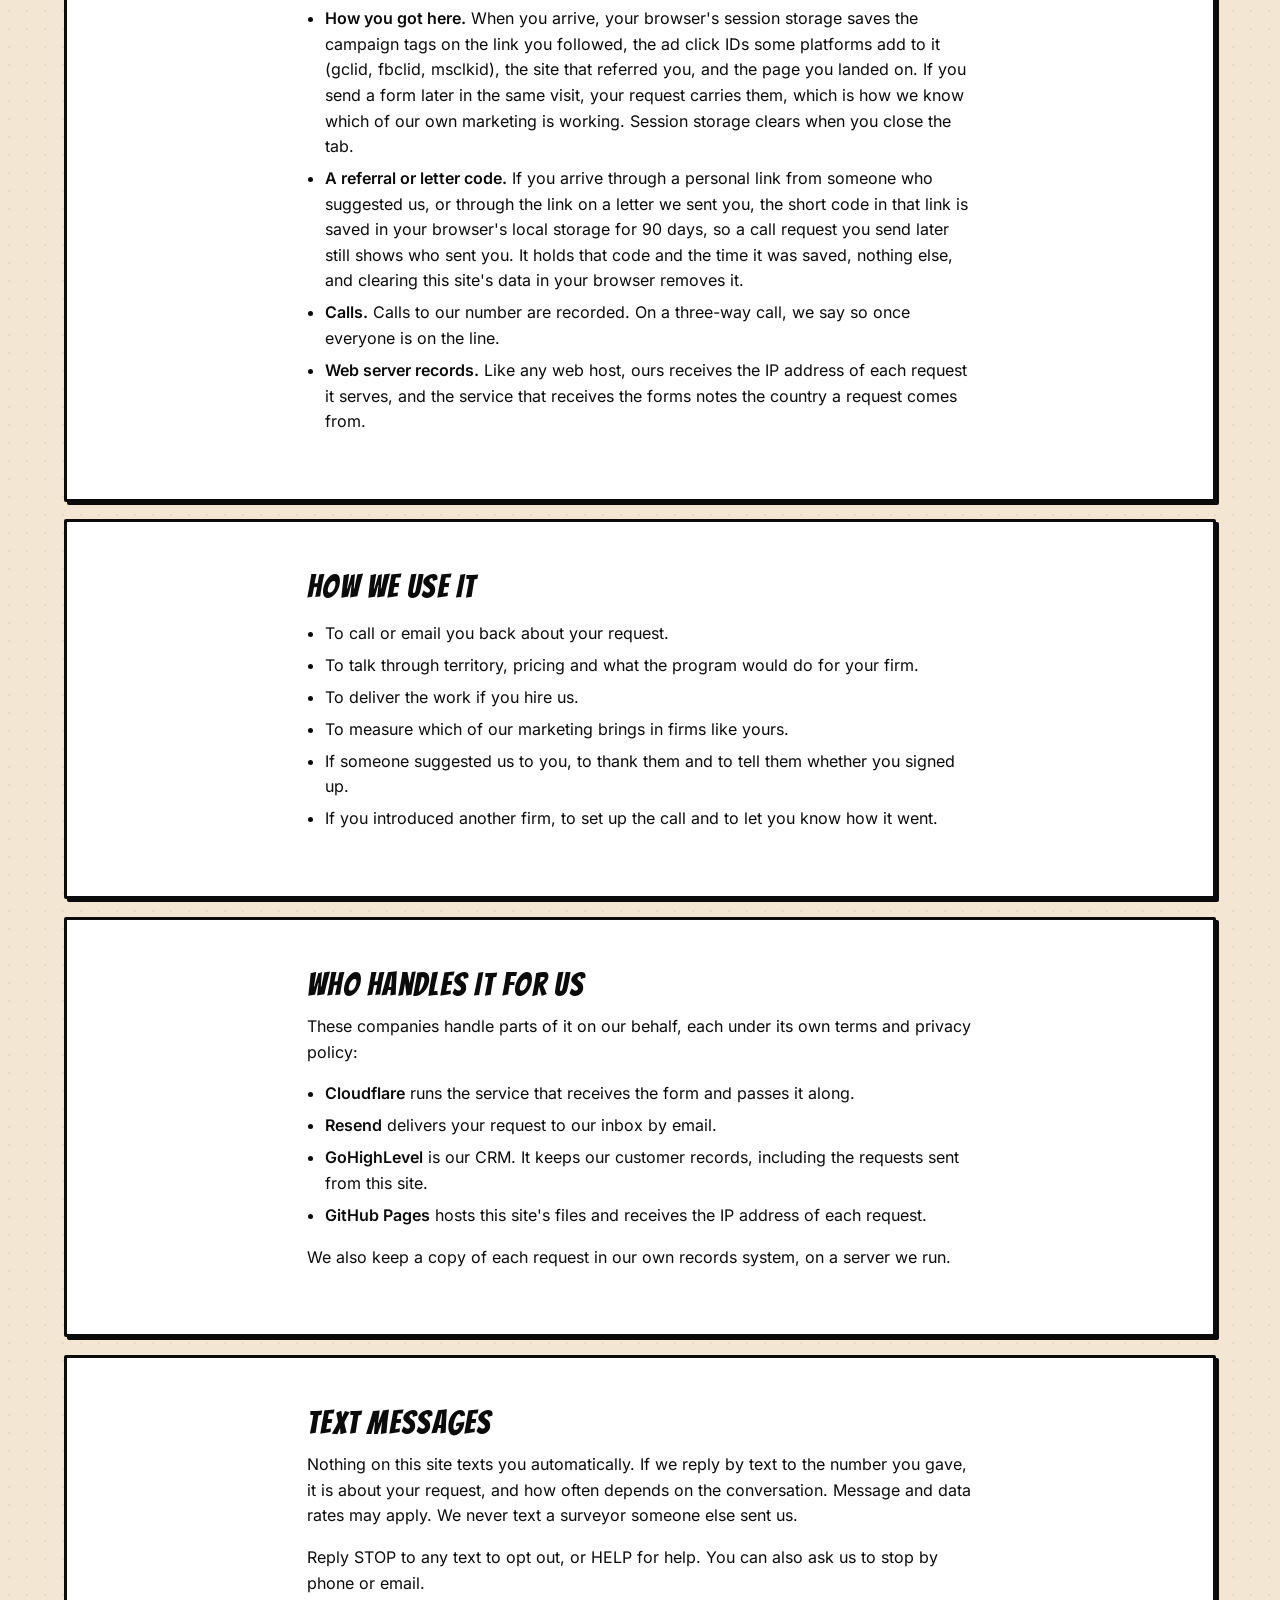
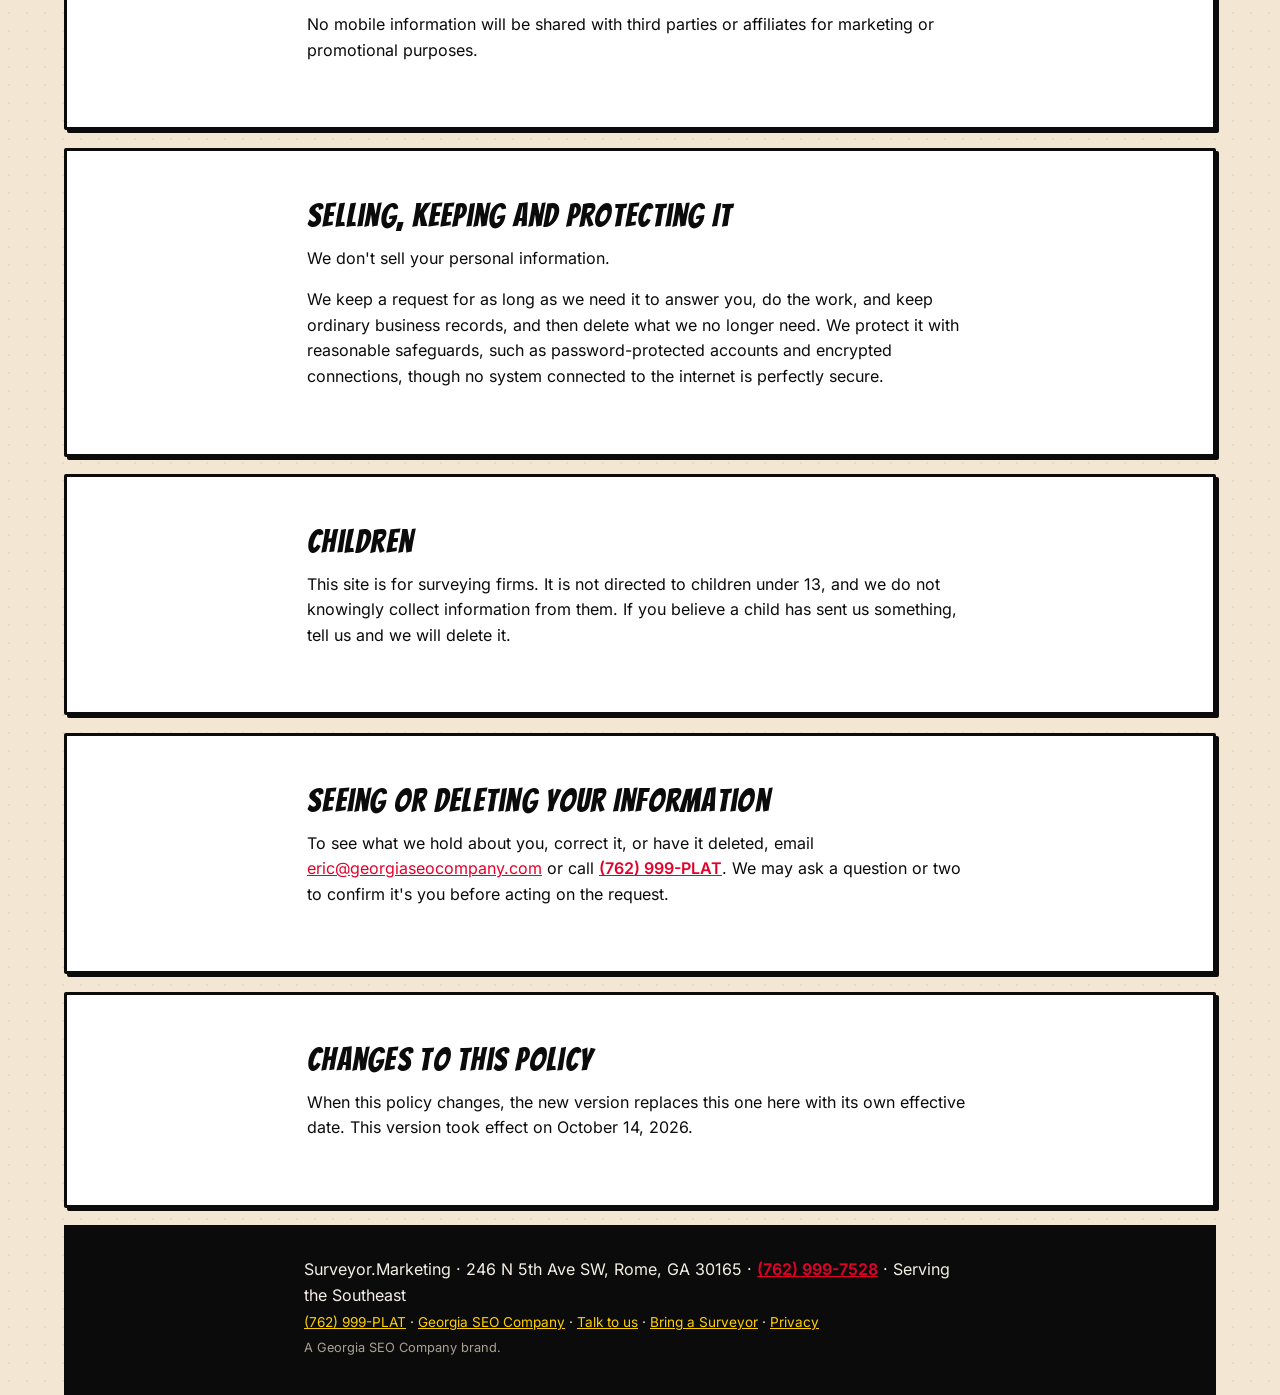
==== commit e40c679a: "build 2026-10-16 Co-Authored-By: Claude Fable 5.1 <noreply@anthropic.com>" ====
--- a/privacy/index.html
+++ b/privacy/index.html
@@ -34,7 +34,7 @@
 <header class="hd"><a class="logo" href="/" aria-label="Surveyor.Marketing home">Surveyor.Marketing</a><button class="navtoggle" type="button" aria-expanded="false" aria-controls="sitenav" aria-label="Menu"><span class="bars" aria-hidden="true"></span></button><nav id="sitenav"><a href="/#proof">S&amp;S</a><a href="/#offer">The offer</a><a href="/#territory">Territory</a><a href="/#talk">Talk to us</a></nav><a class="tel" href="tel:+17629997528">(762) 999-PLAT</a></header>
 <main id="main">
 
-<section class="hero"><h1>Surveyor.Marketing Privacy Policy</h1><p class="lead">What we collect when you visit this site, ask us to call or send us another surveyor, what we do with it, who handles it for us, and how to ask us to change or delete it.</p><a class="cta" href="/#talk">Talk to us</a></section>
+<section class="hero"><h1>Surveyor.Marketing Privacy Policy</h1><p class="lead">What we collect when you visit this site, ask us to call or send us another surveyor, what we do with it, who handles it for us, and how to ask us to change or delete it.</p><a class="cta" href="/#talk">Apply for your market</a></section>
 <section><h2>Who We Are</h2><p>Surveyor.Marketing is a brand of Georgia SEO Company, a registered Georgia company. This policy covers surveyor.marketing. It took effect on October 14, 2026.</p>
 <p>Georgia SEO Company, 246 N 5th Ave SW, Rome, GA 30165 · <a href="mailto:eric@georgiaseocompany.com">eric@georgiaseocompany.com</a> · <a class="tel" href="tel:+17629997528">(762) 999-PLAT</a></p>
 <p>Questions about anything on this page go to that address or that number, and Eric Kirby answers them himself.</p></section>
@@ -80,9 +80,9 @@
 
 </main>
 <footer class="ft"><p>Surveyor.Marketing · 246 N 5th Ave SW, Rome, GA 30165 · <a class="tel" href="tel:+17629997528">(762) 999-7528</a> · Serving the Southeast</p><p class="links"><a href="tel:+17629997528">(762) 999-PLAT</a> · <a href="https://www.georgiaseocompany.com/">Georgia SEO Company</a> · <a href="/#talk">Talk to us</a> · <a href="/refer/">Bring a Surveyor</a> · <a href="/privacy/">Privacy</a></p><p class="legal">A Georgia SEO Company brand.</p></footer>
-<div class="stickycta" role="complementary" aria-label="Call or talk to us">
+<div class="stickycta" role="complementary" aria-label="Call or apply for your market">
 <a class="sticky-tel" href="tel:+17629997528"><span aria-hidden="true">&#9742;</span> (762) 999-PLAT</a>
-<a class="sticky-cta" href="/#talk">Talk to us</a>
+<a class="sticky-cta" href="/#talk">Apply for your market</a>
 </div>
 <script>
 (function () {
--- a/assets/css/surveyor.css
+++ b/assets/css/surveyor.css
@@ -80,3 +80,10 @@
    two groups read as two. The button's hard shadow also needs air above the consent line, on the home call form too. */
 .lf-set:not(:last-of-type) { margin-bottom: 1.3rem; background: linear-gradient(var(--ink), var(--ink)) bottom left / 100% 2px no-repeat; }
 .leadform .lf-consent { margin-top: 1.1rem; }
+/* Bangers draws its 1 with a long flag, so 178 reads as 778. 0-9 come from a digits-only cut of Bangers whose 1 has a
+   foot (tools/make-sm-digits.py); letters stay plain Bangers. */
+@font-face { font-family: 'SM Digits'; src: url(/assets/fonts/sm-digits.woff2) format('woff2'); font-weight: 100 900; font-display: swap; unicode-range: U+0030-0039; }
+:root { --font-display: 'SM Digits', 'Bangers', 'DM Sans', system-ui, Arial, sans-serif; }
+/* The sticky bar's two buttons fit one line at 390px; on narrower phones their text scales down instead of wrapping
+   (a two-line bar outgrows the body's bottom padding and can cover the footer's last line). */
+.stickycta a.sticky-cta, .stickycta a.sticky-tel { white-space: nowrap; font-size: min(.95rem, calc(4.5vw - 2.6px)); }
